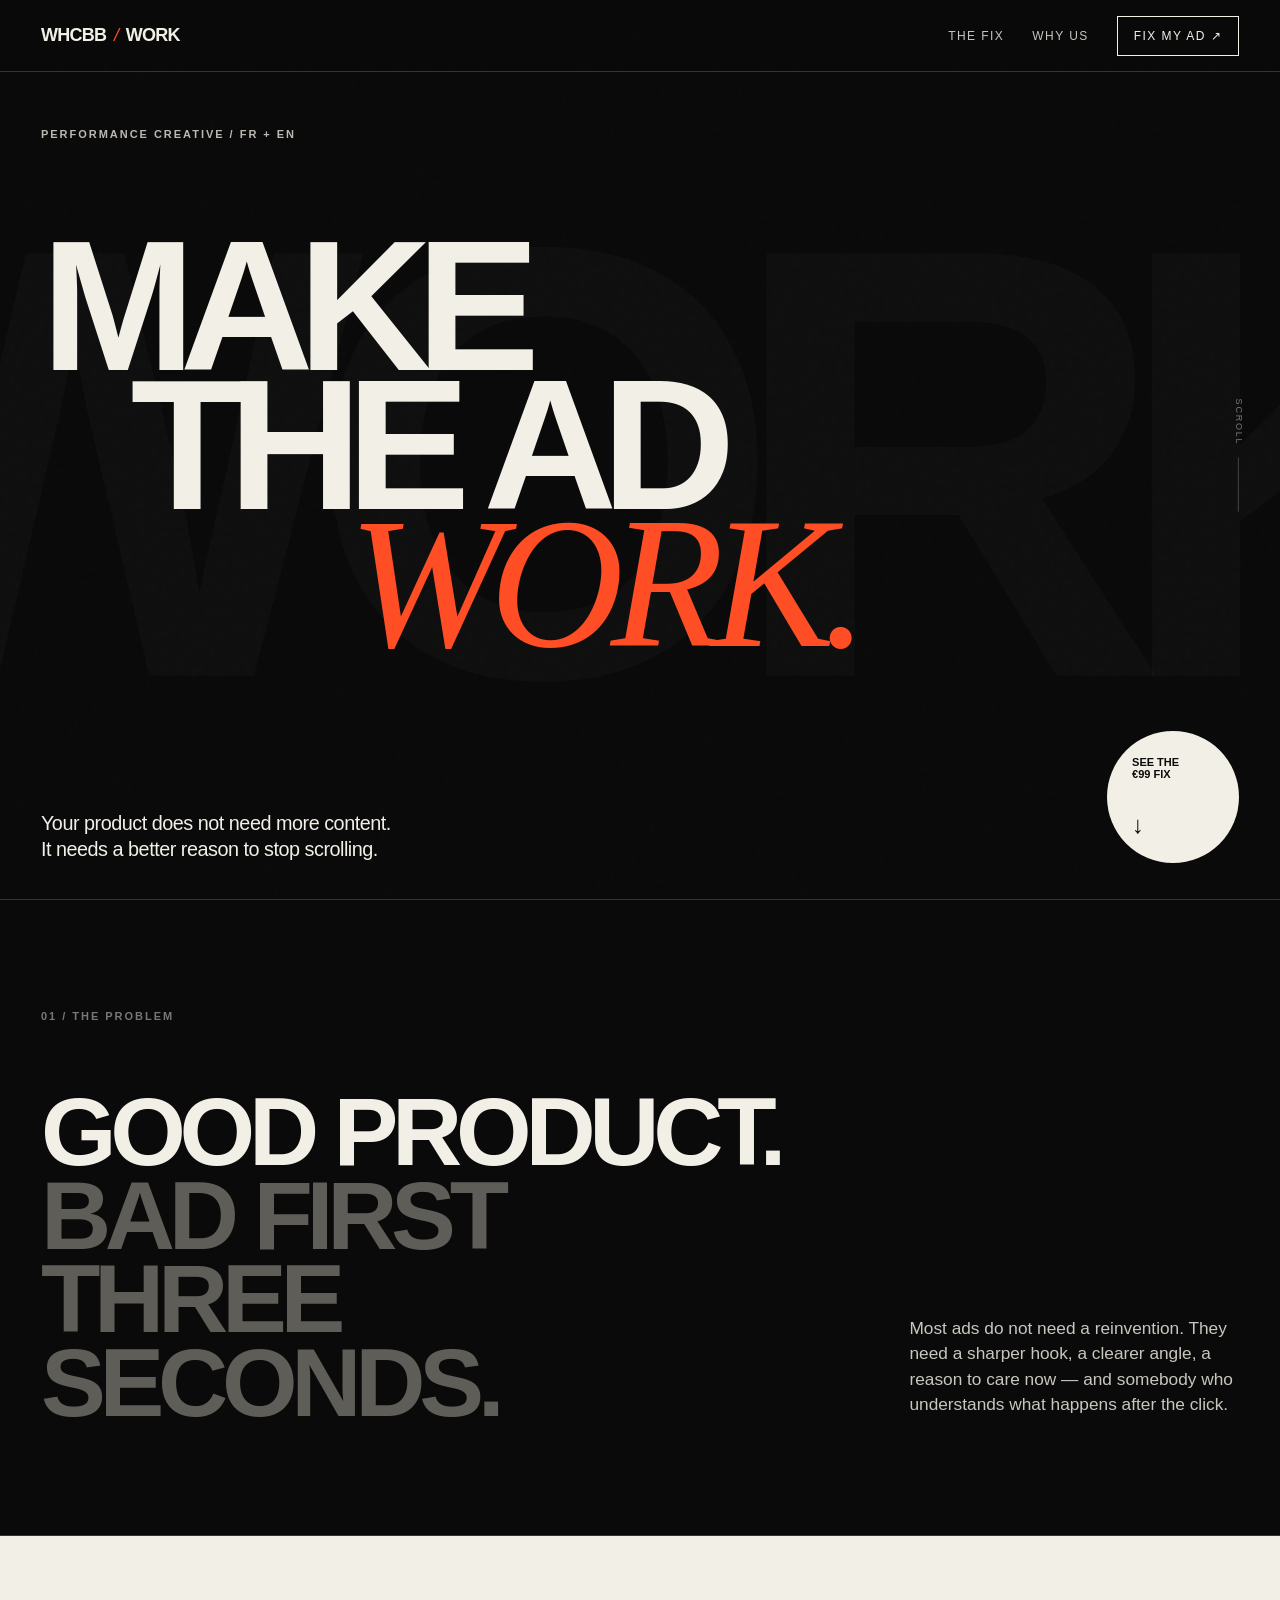
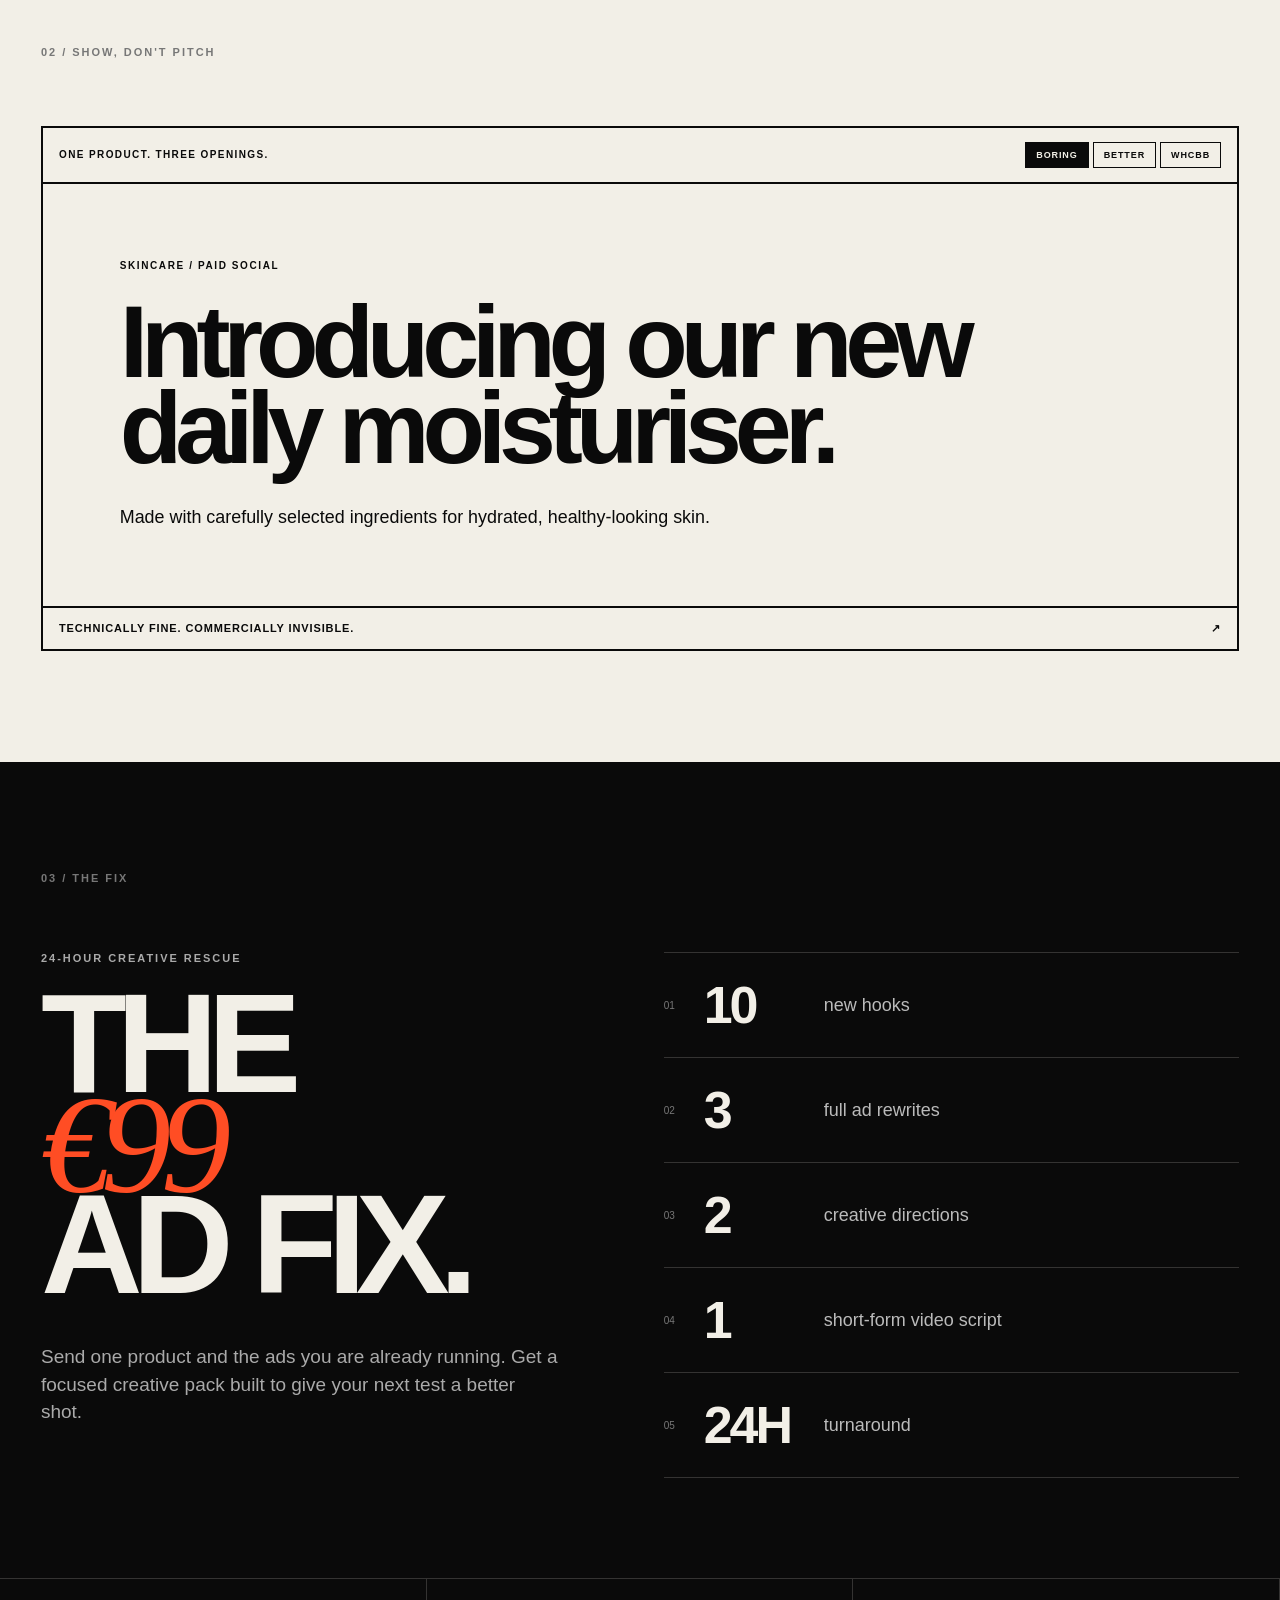
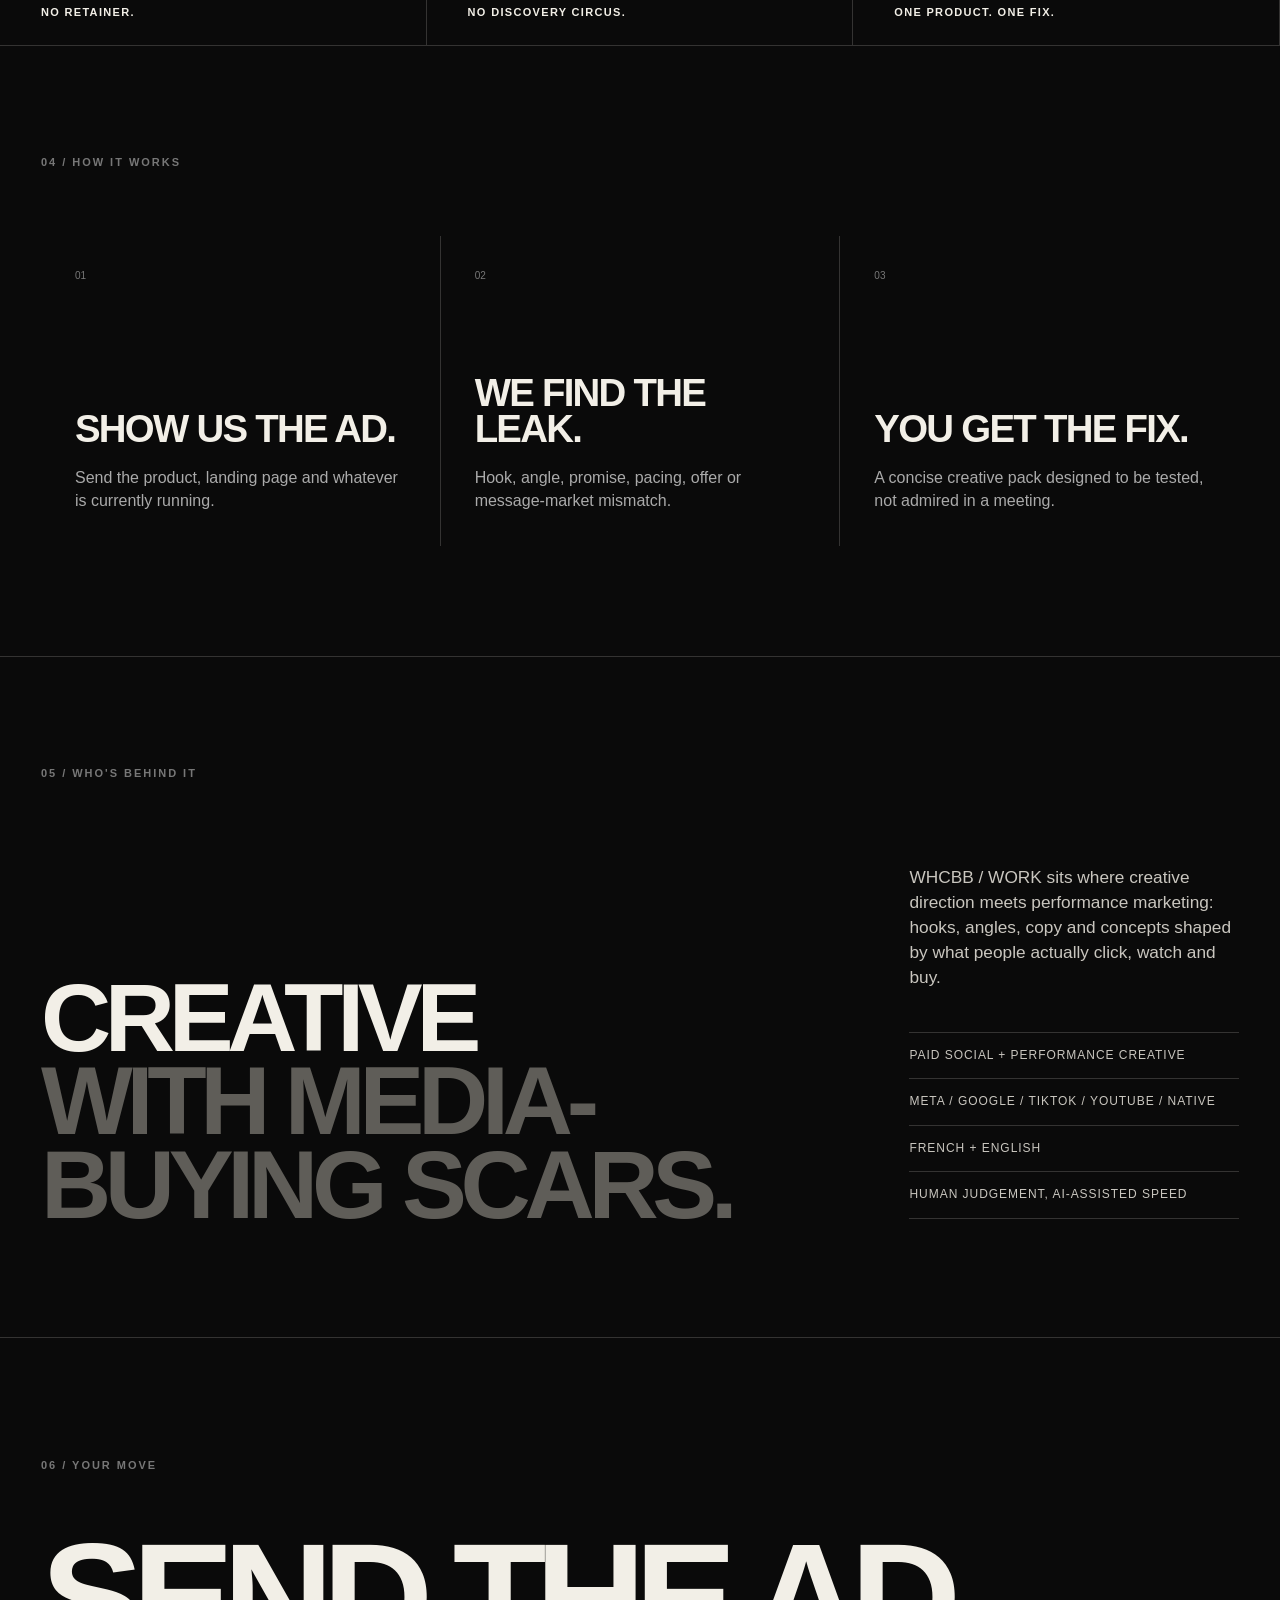
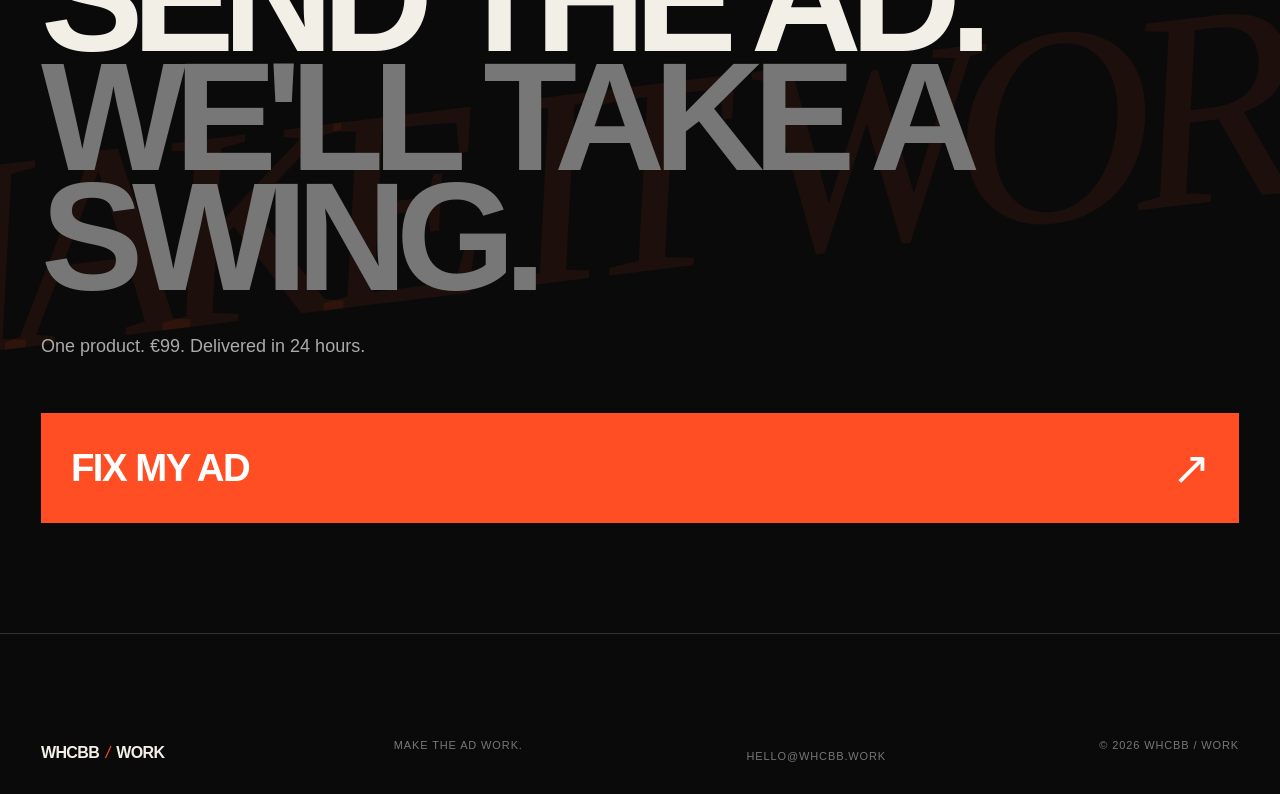
==== index.html @ 7ffb4f7c "Add files via upload" ====
<!doctype html>
<html lang="en">
<head>
  <meta charset="utf-8" />
  <meta name="viewport" content="width=device-width, initial-scale=1" />
  <meta name="theme-color" content="#0a0a0a" />
  <meta name="description" content="WHCBB / WORK — Performance creative for products worth noticing. Make the ad work." />
  <meta property="og:title" content="WHCBB / WORK — MAKE THE AD WORK" />
  <meta property="og:description" content="Hooks, copy, concepts and scripts built to earn the next second." />
  <meta property="og:type" content="website" />
  <meta property="og:url" content="https://whcbb.work/" />
  <title>WHCBB / WORK — MAKE THE AD WORK</title>
  <link rel="stylesheet" href="styles.css" />
</head>

<body>
  <div class="grain" aria-hidden="true"></div>
  <div class="progress" aria-hidden="true"><span></span></div>

  <header class="topbar">
    <a class="brand" href="#top" aria-label="WHCBB Work home">
      <span>WHCBB</span><i>/</i><span>WORK</span>
    </a>
    <nav aria-label="Primary navigation">
      <a href="#fix">The Fix</a>
      <a href="#proof">Why us</a>
      <a class="nav-cta" href="mailto:hello@whcbb.work?subject=Fix%20my%20ad">Fix my ad ↗</a>
    </nav>
  </header>

  <main id="top">
    <section class="hero">
      <div class="dolly-word" aria-hidden="true">WORK</div>

      <div class="hero-kicker reveal">PERFORMANCE CREATIVE / FR + EN</div>

      <h1 class="hero-title">
        <span class="line reveal">MAKE</span>
        <span class="line reveal">THE AD</span>
        <span class="line reveal italic">WORK.</span>
      </h1>

      <div class="hero-bottom">
        <p class="hero-copy reveal">
          Your product does not need more content.<br />
          It needs a better reason to stop scrolling.
        </p>

        <a class="round-cta reveal" href="#fix" aria-label="See the ninety-nine euro ad fix">
          <span>SEE THE<br />€99 FIX</span>
          <b>↓</b>
        </a>
      </div>

      <div class="scroll-cue" aria-hidden="true">
        <span>SCROLL</span><i></i>
      </div>
    </section>

    <section class="manifesto">
      <div class="section-label">01 / THE PROBLEM</div>
      <div class="manifesto-copy">
        <p class="big-copy reveal">
          GOOD PRODUCT.<br />
          <span class="muted">BAD FIRST THREE SECONDS.</span>
        </p>
        <p class="side-copy reveal">
          Most ads do not need a reinvention. They need a sharper hook, a clearer angle,
          a reason to care now — and somebody who understands what happens after the click.
        </p>
      </div>
    </section>

    <section class="demo" id="proof">
      <div class="section-label">02 / SHOW, DON'T PITCH</div>

      <div class="demo-shell reveal">
        <div class="demo-top">
          <span>ONE PRODUCT. THREE OPENINGS.</span>
          <div class="demo-tabs" role="tablist" aria-label="Ad rewrite demo">
            <button class="demo-tab active" data-mode="boring" role="tab" aria-selected="true">BORING</button>
            <button class="demo-tab" data-mode="better" role="tab" aria-selected="false">BETTER</button>
            <button class="demo-tab" data-mode="whcbb" role="tab" aria-selected="false">WHCBB</button>
          </div>
        </div>

        <div class="demo-stage">
          <p class="demo-eyebrow" id="demoEyebrow">SKINCARE / PAID SOCIAL</p>
          <h2 id="demoHeadline">Introducing our new daily moisturiser.</h2>
          <p id="demoBody">Made with carefully selected ingredients for hydrated, healthy-looking skin.</p>
        </div>

        <div class="demo-note">
          <span id="demoNote">Technically fine. Commercially invisible.</span>
          <span>↗</span>
        </div>
      </div>
    </section>

    <section class="offer" id="fix">
      <div class="section-label">03 / THE FIX</div>

      <div class="offer-grid">
        <div class="offer-left">
          <p class="offer-kicker reveal">24-HOUR CREATIVE RESCUE</p>
          <h2 class="reveal">
            THE<br />
            <span>€99</span><br />
            AD FIX.
          </h2>
          <p class="offer-desc reveal">
            Send one product and the ads you are already running.
            Get a focused creative pack built to give your next test a better shot.
          </p>
        </div>

        <div class="offer-right reveal">
          <div class="deliverable"><span>01</span><strong>10</strong><p>new hooks</p></div>
          <div class="deliverable"><span>02</span><strong>3</strong><p>full ad rewrites</p></div>
          <div class="deliverable"><span>03</span><strong>2</strong><p>creative directions</p></div>
          <div class="deliverable"><span>04</span><strong>1</strong><p>short-form video script</p></div>
          <div class="deliverable wide"><span>05</span><strong>24H</strong><p>turnaround</p></div>
        </div>
      </div>

      <div class="offer-strip reveal">
        <span>NO RETAINER.</span>
        <span>NO DISCOVERY CIRCUS.</span>
        <span>ONE PRODUCT. ONE FIX.</span>
      </div>
    </section>

    <section class="method">
      <div class="section-label">04 / HOW IT WORKS</div>
      <div class="steps">
        <article class="step reveal">
          <span>01</span>
          <h3>SHOW US THE AD.</h3>
          <p>Send the product, landing page and whatever is currently running.</p>
        </article>
        <article class="step reveal">
          <span>02</span>
          <h3>WE FIND THE LEAK.</h3>
          <p>Hook, angle, promise, pacing, offer or message-market mismatch.</p>
        </article>
        <article class="step reveal">
          <span>03</span>
          <h3>YOU GET THE FIX.</h3>
          <p>A concise creative pack designed to be tested, not admired in a meeting.</p>
        </article>
      </div>
    </section>

    <section class="cred">
      <div class="section-label">05 / WHO'S BEHIND IT</div>
      <div class="cred-grid">
        <p class="big-copy reveal">
          CREATIVE<br />
          <span class="muted">WITH MEDIA-BUYING SCARS.</span>
        </p>
        <div class="cred-copy reveal">
          <p>
            WHCBB / WORK sits where creative direction meets performance marketing:
            hooks, angles, copy and concepts shaped by what people actually click,
            watch and buy.
          </p>
          <ul>
            <li>Paid social + performance creative</li>
            <li>Meta / Google / TikTok / YouTube / Native</li>
            <li>French + English</li>
            <li>Human judgement, AI-assisted speed</li>
          </ul>
        </div>
      </div>
    </section>

    <section class="closing">
      <div class="closing-word" aria-hidden="true">MAKE IT WORK.</div>
      <p class="section-label">06 / YOUR MOVE</p>
      <h2 class="reveal">SEND THE AD.<br /><span>WE'LL TAKE A SWING.</span></h2>
      <p class="closing-copy reveal">
        One product. €99. Delivered in 24 hours.
      </p>
      <a class="mega-cta reveal" href="mailto:hello@whcbb.work?subject=Fix%20my%20ad&body=Product%3A%0AWebsite%3A%0AAd%20link%3A%0AWhat%20I%20want%20to%20improve%3A">
        <span>FIX MY AD</span><b>↗</b>
      </a>
    </section>
  </main>

  <footer>
    <a class="brand" href="#top"><span>WHCBB</span><i>/</i><span>WORK</span></a>
    <p>MAKE THE AD WORK.</p>
    <a href="mailto:hello@whcbb.work">hello@whcbb.work</a>
    <p class="copyright">© <span id="year"></span> WHCBB / WORK</p>
  </footer>

  <script src="script.js"></script>
</body>
</html>
---- styles.css ----
/* WHCBB / WORK — v1
   No frameworks. No tracking. No font dependency.
*/

:root{
  --bg:#0a0a0a;
  --paper:#f2efe7;
  --ink:#0a0a0a;
  --soft:#a6a39c;
  --line:rgba(242,239,231,.18);
  --acid:#ff4d24;
  --pad:clamp(20px,3.2vw,52px);
  --radius:2px;
}

*{box-sizing:border-box}
html{scroll-behavior:smooth}
body{
  margin:0;
  background:var(--bg);
  color:var(--paper);
  font-family:Arial,Helvetica,sans-serif;
  -webkit-font-smoothing:antialiased;
  overflow-x:hidden;
}
a{color:inherit;text-decoration:none}
button{font:inherit}
::selection{background:var(--acid);color:#fff}

.grain{
  position:fixed; inset:0; z-index:999; pointer-events:none; opacity:.08;
  background-image:url("data:image/svg+xml,%3Csvg viewBox='0 0 180 180' xmlns='http://www.w3.org/2000/svg'%3E%3Cfilter id='n'%3E%3CfeTurbulence type='fractalNoise' baseFrequency='.85' numOctaves='3' stitchTiles='stitch'/%3E%3C/filter%3E%3Crect width='100%25' height='100%25' filter='url(%23n)' opacity='.7'/%3E%3C/svg%3E");
  mix-blend-mode:soft-light;
}
.progress{
  position:fixed; left:0; top:0; width:100%; height:3px; z-index:1001; background:transparent;
}
.progress span{
  display:block; height:100%; width:0; background:var(--acid); transform-origin:left;
}

.topbar{
  position:fixed; top:0; left:0; right:0; z-index:100;
  height:72px; padding:0 var(--pad);
  display:flex; align-items:center; justify-content:space-between;
  border-bottom:1px solid var(--line);
  background:rgba(10,10,10,.72);
  backdrop-filter:blur(12px);
}
.brand{
  display:flex; align-items:baseline; gap:.42em;
  font-weight:900; letter-spacing:-.04em; font-size:18px;
}
.brand i{font-weight:400;color:var(--acid)}
.topbar nav{display:flex;align-items:center;gap:28px;font-size:12px;text-transform:uppercase;letter-spacing:.12em}
.topbar nav>a:not(.nav-cta){color:#c7c4bd}
.topbar nav>a:hover{color:white}
.nav-cta{
  border:1px solid var(--paper); padding:12px 16px;
  transition:.2s ease;
}
.nav-cta:hover{background:var(--paper);color:var(--ink)}

.hero{
  min-height:100svh;
  padding:128px var(--pad) 36px;
  position:relative;
  display:flex; flex-direction:column; justify-content:space-between;
  overflow:hidden;
  border-bottom:1px solid var(--line);
}
.dolly-word{
  position:absolute; left:50%; top:50%;
  font-weight:900; font-size:clamp(240px,48vw,840px);
  letter-spacing:-.095em; line-height:.7;
  color:rgba(242,239,231,.025);
  transform:translate(-50%,-47%) scale(var(--dolly-scale,1));
  white-space:nowrap; will-change:transform;
}
.hero-kicker,.section-label,.offer-kicker{
  font-size:11px; letter-spacing:.18em; text-transform:uppercase; font-weight:700;
}
.hero-kicker{position:relative;z-index:2;color:#bbb8b0}
.hero-title{
  position:relative;z-index:2;
  margin:5vh 0 3vh;
  font-size:clamp(74px,14.5vw,235px);
  line-height:.75; letter-spacing:-.085em; font-weight:900;
  text-transform:uppercase;
}
.hero-title .line{display:block}
.hero-title .line:nth-child(2){padding-left:7vw}
.hero-title .italic{
  font-family:Georgia,"Times New Roman",serif;
  font-weight:400;font-style:italic; letter-spacing:-.07em;
  color:var(--acid); padding-left:24vw;
}
.hero-bottom{
  position:relative;z-index:2;
  display:flex;justify-content:space-between;align-items:flex-end;
}
.hero-copy{margin:0;font-size:clamp(17px,1.55vw,25px);line-height:1.3;letter-spacing:-.025em}
.round-cta{
  width:132px;height:132px;border-radius:50%;
  background:var(--paper);color:var(--ink);
  display:flex;flex-direction:column;justify-content:space-between;
  padding:25px; font-size:11px; font-weight:900; line-height:1.1;
  transition:transform .3s ease,background .3s ease,color .3s ease;
}
.round-cta b{font-size:24px;font-weight:400}
.round-cta:hover{transform:rotate(5deg) scale(1.06);background:var(--acid);color:white}
.scroll-cue{
  position:absolute; right:var(--pad); top:50%; transform:rotate(90deg) translateX(50%);
  transform-origin:right center; font-size:9px;letter-spacing:.2em;color:#777;
  display:flex;gap:12px;align-items:center;
}
.scroll-cue i{display:block;width:54px;height:1px;background:#444}

section:not(.hero){padding:110px var(--pad);border-bottom:1px solid var(--line)}
.section-label{color:#777;margin-bottom:68px}

.manifesto-copy,.cred-grid{
  display:grid;grid-template-columns:1.6fr .7fr;gap:9vw;align-items:end;
}
.big-copy{
  margin:0;font-size:clamp(47px,7.6vw,125px);
  line-height:.86;letter-spacing:-.065em;font-weight:900;
}
.muted{color:#5f5d58}
.side-copy,.cred-copy{
  font-size:clamp(17px,1.35vw,22px);line-height:1.45;color:#c9c6bf;margin:0 0 8px;
}

.demo{background:var(--paper);color:var(--ink)}
.demo .section-label{color:#777}
.demo-shell{border:2px solid var(--ink)}
.demo-top{
  display:flex;justify-content:space-between;align-items:center;
  padding:14px 16px;border-bottom:2px solid var(--ink);
  font-size:10px;font-weight:900;letter-spacing:.14em;
}
.demo-tabs{display:flex;gap:4px}
.demo-tab{
  appearance:none;background:transparent;color:var(--ink);
  border:1px solid var(--ink);padding:7px 10px;cursor:pointer;
  font-size:9px;font-weight:900;letter-spacing:.1em;
}
.demo-tab.active,.demo-tab:hover{background:var(--ink);color:var(--paper)}
.demo-stage{
  min-height:420px;padding:clamp(35px,6vw,90px);
  display:flex;flex-direction:column;justify-content:center;
}
.demo-eyebrow{font-size:10px;letter-spacing:.16em;font-weight:900;margin:0 0 28px}
.demo-stage h2{
  max-width:1050px;margin:0;
  font-size:clamp(50px,8vw,126px);line-height:.84;letter-spacing:-.07em;
}
.demo-stage>p:last-child{
  max-width:680px;margin:34px 0 0;
  font-size:clamp(17px,1.4vw,23px);line-height:1.35;
}
.demo-note{
  border-top:2px solid var(--ink);padding:14px 16px;
  display:flex;justify-content:space-between;
  font-size:11px;font-weight:700;text-transform:uppercase;letter-spacing:.08em;
}

.offer{padding-bottom:0!important}
.offer-grid{display:grid;grid-template-columns:.95fr 1.05fr;gap:8vw}
.offer-kicker{color:#aaa;margin:0 0 30px}
.offer-left h2{
  margin:0;font-size:clamp(75px,11vw,175px);line-height:.71;
  letter-spacing:-.075em;font-weight:900;
}
.offer-left h2 span{font-family:Georgia,serif;font-weight:400;font-style:italic;color:var(--acid)}
.offer-desc{max-width:540px;font-size:19px;line-height:1.45;color:#aaa;margin:48px 0 0}
.offer-right{border-top:1px solid var(--line)}
.deliverable{
  display:grid;grid-template-columns:40px 120px 1fr;align-items:center;
  min-height:105px;border-bottom:1px solid var(--line);
}
.deliverable>span{font-size:10px;color:#777}
.deliverable strong{font-size:52px;letter-spacing:-.06em}
.deliverable p{font-size:18px;margin:0;color:#bbb}
.offer-strip{
  margin-top:100px;margin-left:calc(-1 * var(--pad));margin-right:calc(-1 * var(--pad));
  border-top:1px solid var(--line);
  display:grid;grid-template-columns:repeat(3,1fr);
}
.offer-strip span{
  padding:27px var(--pad);font-size:11px;font-weight:900;letter-spacing:.12em;
  border-right:1px solid var(--line);
}

.steps{display:grid;grid-template-columns:repeat(3,1fr);gap:1px;background:var(--line)}
.step{background:var(--bg);padding:34px;min-height:310px;display:flex;flex-direction:column}
.step>span{font-size:10px;color:#777}
.step h3{font-size:clamp(28px,3vw,47px);line-height:.92;letter-spacing:-.045em;margin:auto 0 20px}
.step p{color:#aaa;line-height:1.45;margin:0;max-width:330px}

.cred-copy ul{list-style:none;padding:0;margin:42px 0 0;border-top:1px solid var(--line)}
.cred-copy li{padding:14px 0;border-bottom:1px solid var(--line);font-size:12px;text-transform:uppercase;letter-spacing:.08em}

.closing{
  position:relative;overflow:hidden;min-height:80vh;
  display:flex;flex-direction:column;justify-content:center;
}
.closing .section-label{position:relative;z-index:2}
.closing-word{
  position:absolute;left:50%;top:49%;transform:translate(-50%,-50%) rotate(-7deg);
  font-family:Georgia,serif;font-style:italic;
  white-space:nowrap;color:rgba(255,77,36,.08);
  font-size:clamp(120px,22vw,360px);letter-spacing:-.09em;
}
.closing h2{
  position:relative;z-index:2;
  margin:0;font-size:clamp(70px,12vw,190px);line-height:.78;letter-spacing:-.075em;
}
.closing h2 span{color:#777}
.closing-copy{position:relative;z-index:2;color:#aaa;font-size:18px;margin:38px 0}
.mega-cta{
  position:relative;z-index:2;
  display:flex;justify-content:space-between;align-items:center;
  background:var(--acid);color:white;
  padding:28px 30px;margin-top:18px;
  font-weight:900;font-size:clamp(24px,3vw,50px);letter-spacing:-.04em;
  transition:background .2s ease,color .2s ease,transform .2s ease;
}
.mega-cta b{font-size:1.2em;font-weight:400}
.mega-cta:hover{background:var(--paper);color:var(--ink);transform:translateY(-3px)}

footer{
  min-height:160px;padding:32px var(--pad);
  display:grid;grid-template-columns:1fr 1fr 1fr auto;gap:28px;align-items:end;
  color:#777;font-size:11px;text-transform:uppercase;letter-spacing:.08em;
}
footer a:hover{color:var(--paper)}
footer .brand{color:var(--paper);font-size:16px}
.copyright{text-align:right}

.reveal{
  opacity:0; transform:translateY(24px);
  transition:opacity .8s cubic-bezier(.2,.7,.2,1),transform .8s cubic-bezier(.2,.7,.2,1);
}
.reveal.is-visible{opacity:1;transform:none}

@media (max-width:800px){
  .topbar{height:62px}
  .topbar nav>a:not(.nav-cta){display:none}
  .nav-cta{padding:10px 12px}
  .hero{padding-top:104px}
  .hero-title{font-size:clamp(70px,21vw,150px);line-height:.78}
  .hero-title .line:nth-child(2){padding-left:0}
  .hero-title .italic{padding-left:14vw}
  .hero-bottom{align-items:flex-start;gap:28px;flex-direction:column}
  .round-cta{width:112px;height:112px}
  .scroll-cue{display:none}
  section:not(.hero){padding-top:80px;padding-bottom:80px}
  .section-label{margin-bottom:45px}
  .manifesto-copy,.cred-grid,.offer-grid{grid-template-columns:1fr;gap:54px}
  .demo-top{align-items:flex-start;gap:16px;flex-direction:column}
  .demo-stage{min-height:380px}
  .demo-stage h2{font-size:clamp(45px,13vw,90px)}
  .deliverable{grid-template-columns:35px 90px 1fr}
  .deliverable strong{font-size:42px}
  .offer-strip{grid-template-columns:1fr}
  .offer-strip span{border-right:none;border-bottom:1px solid var(--line)}
  .steps{grid-template-columns:1fr}
  .step{min-height:240px}
  footer{grid-template-columns:1fr 1fr}
  .copyright{text-align:left}
}

@media (prefers-reduced-motion:reduce){
  html{scroll-behavior:auto}
  .reveal{opacity:1;transform:none;transition:none}
  .dolly-word{transform:translate(-50%,-47%)}
}
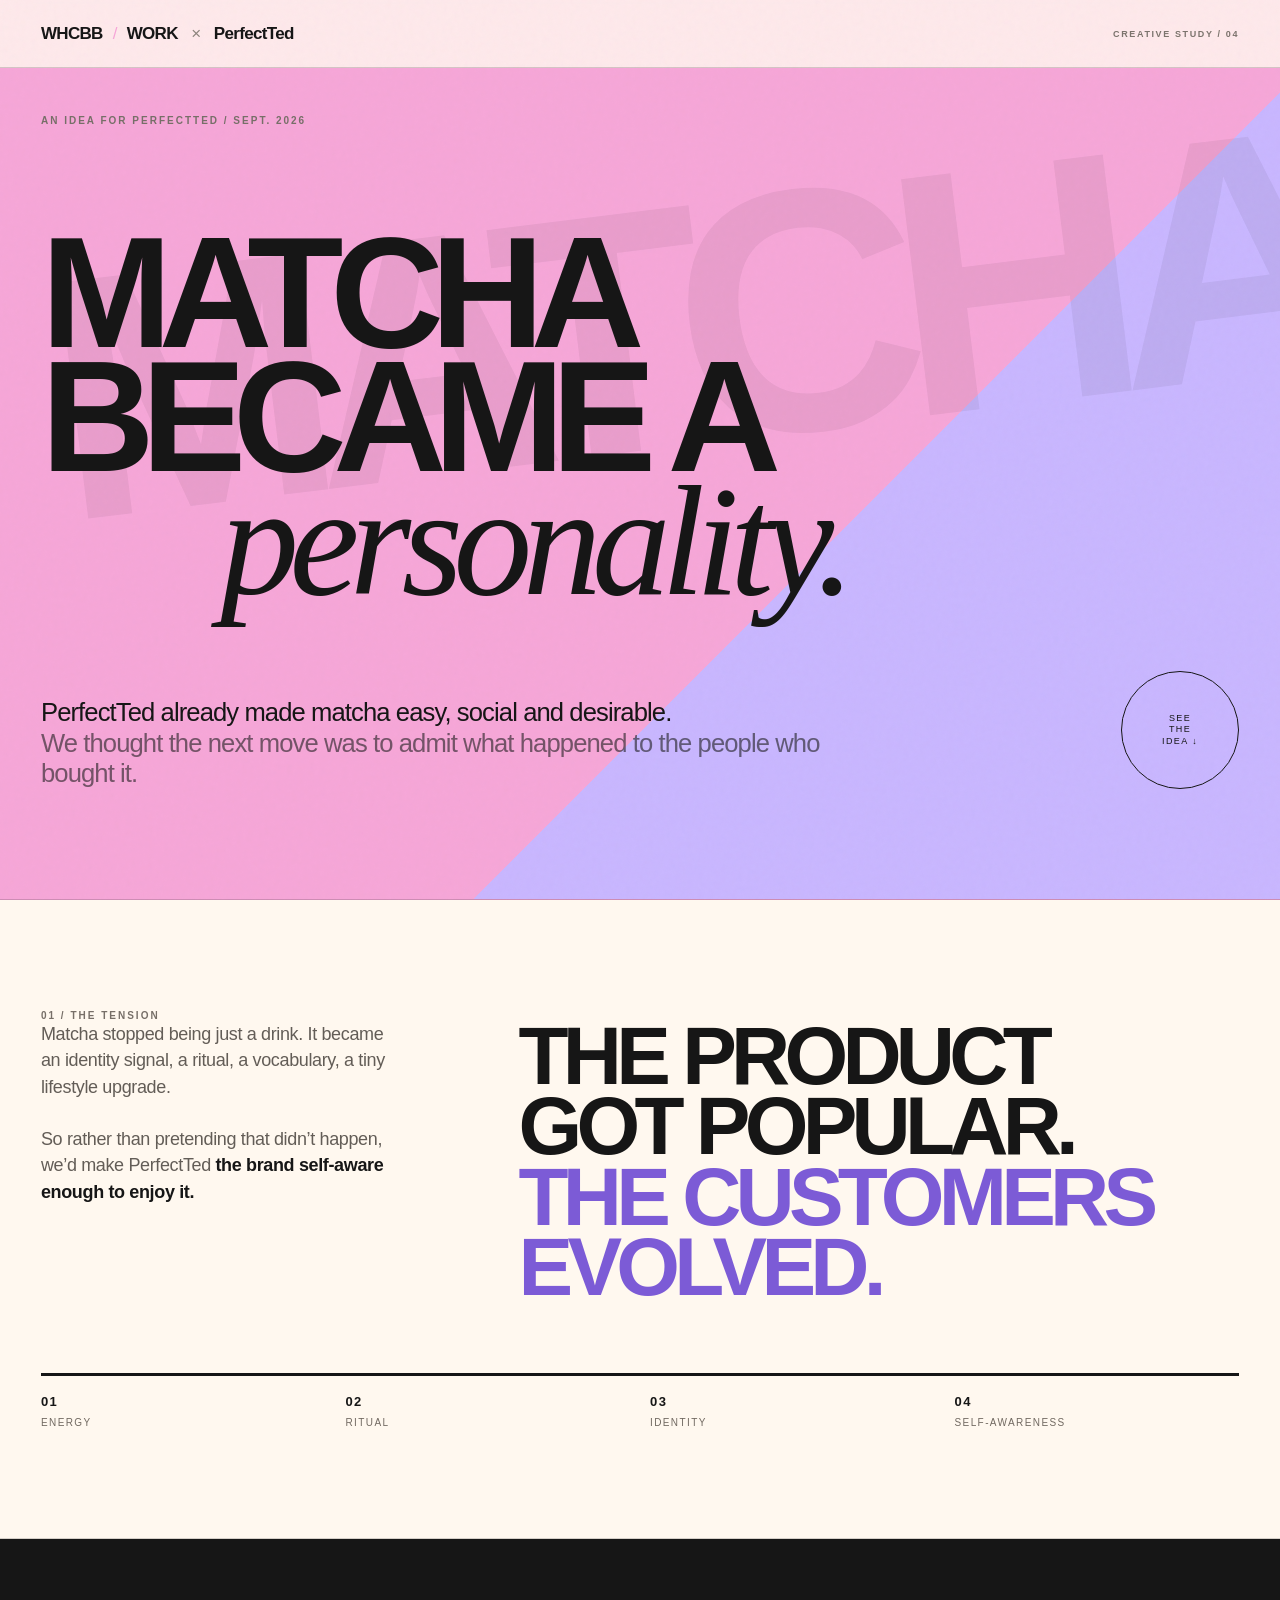
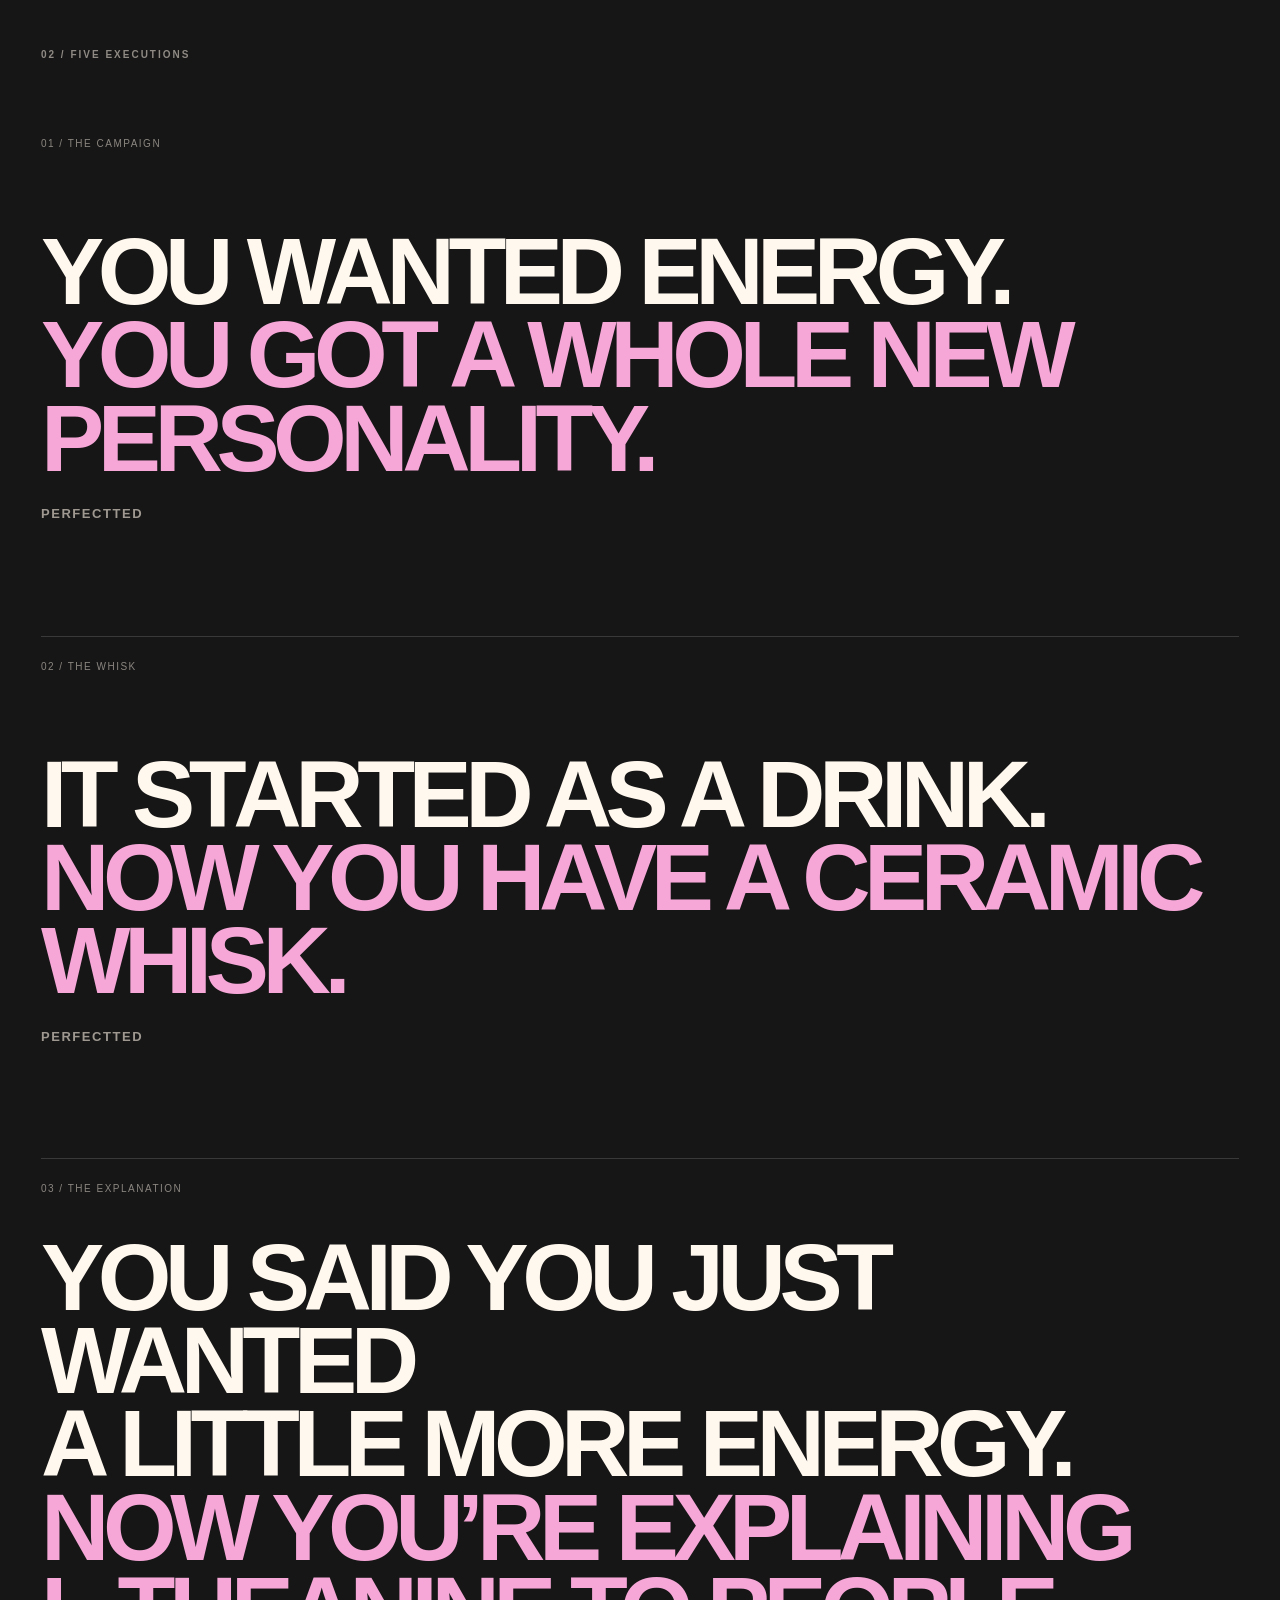
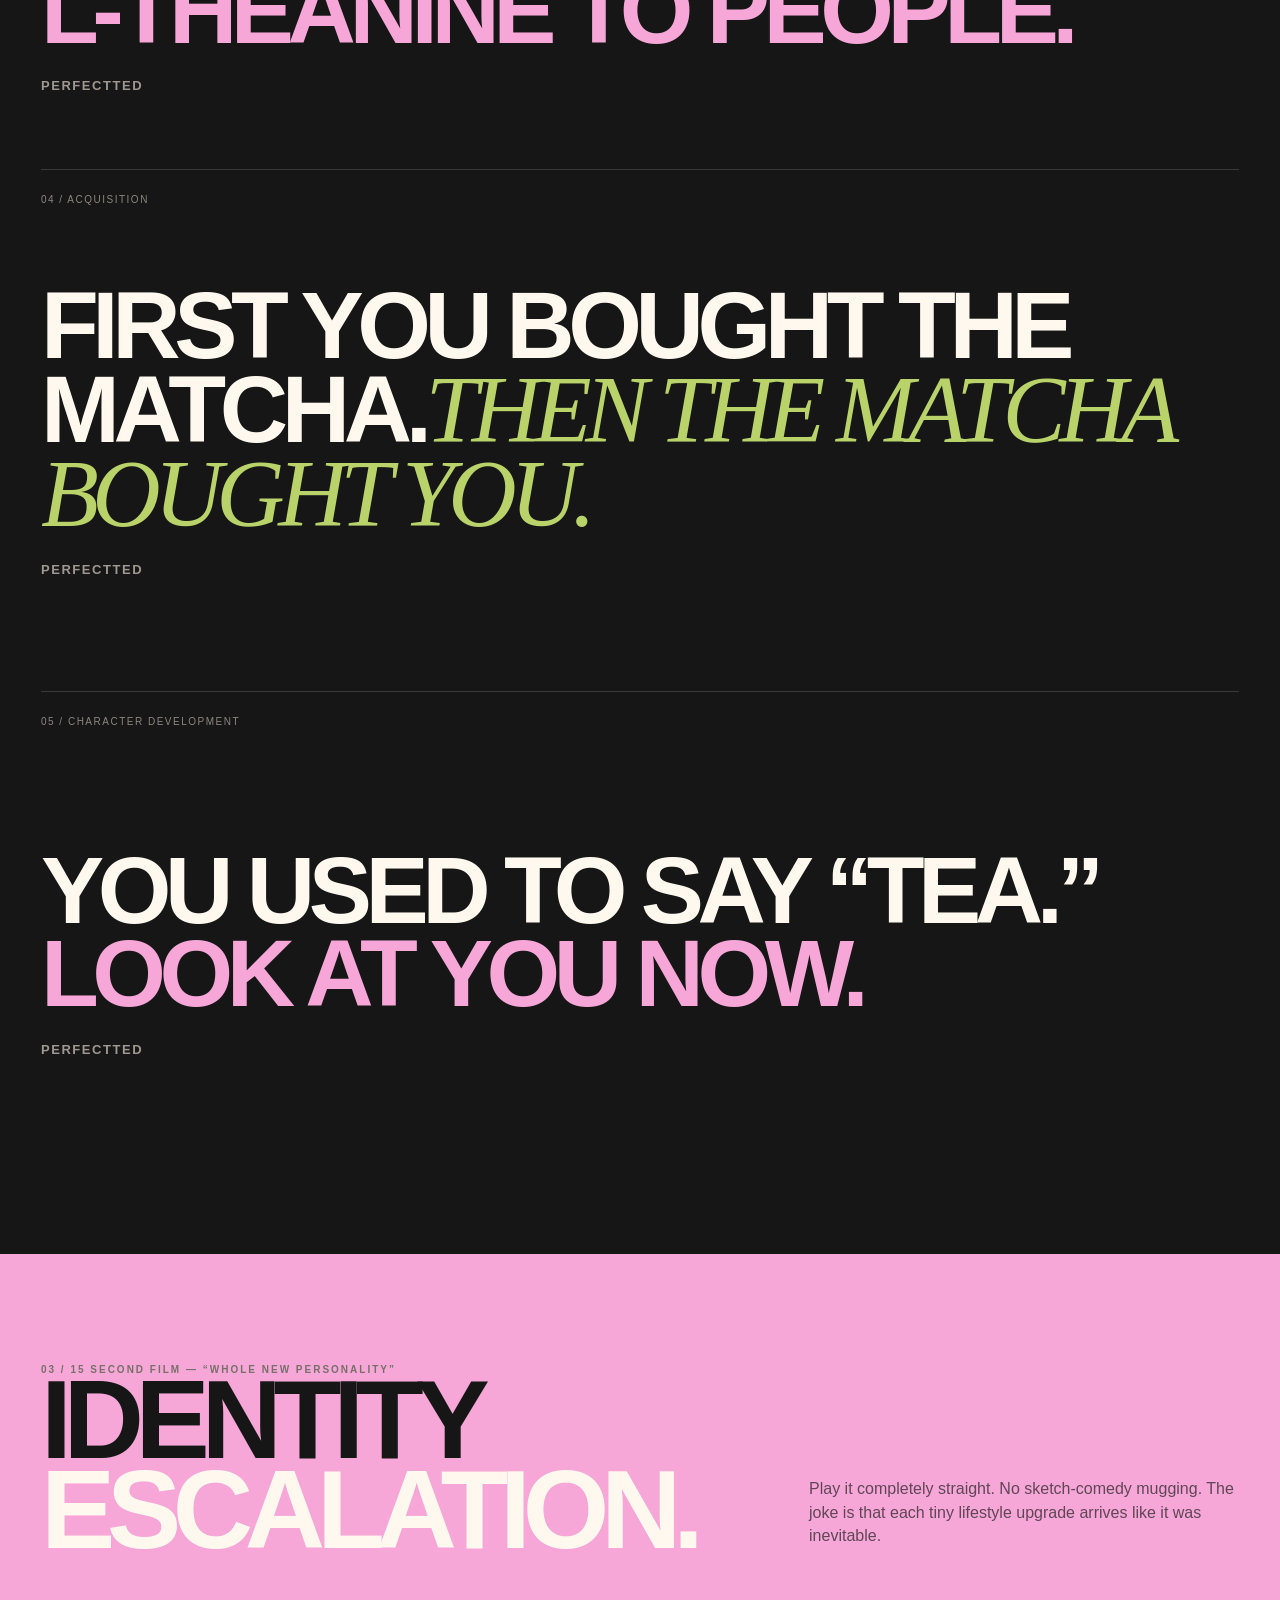
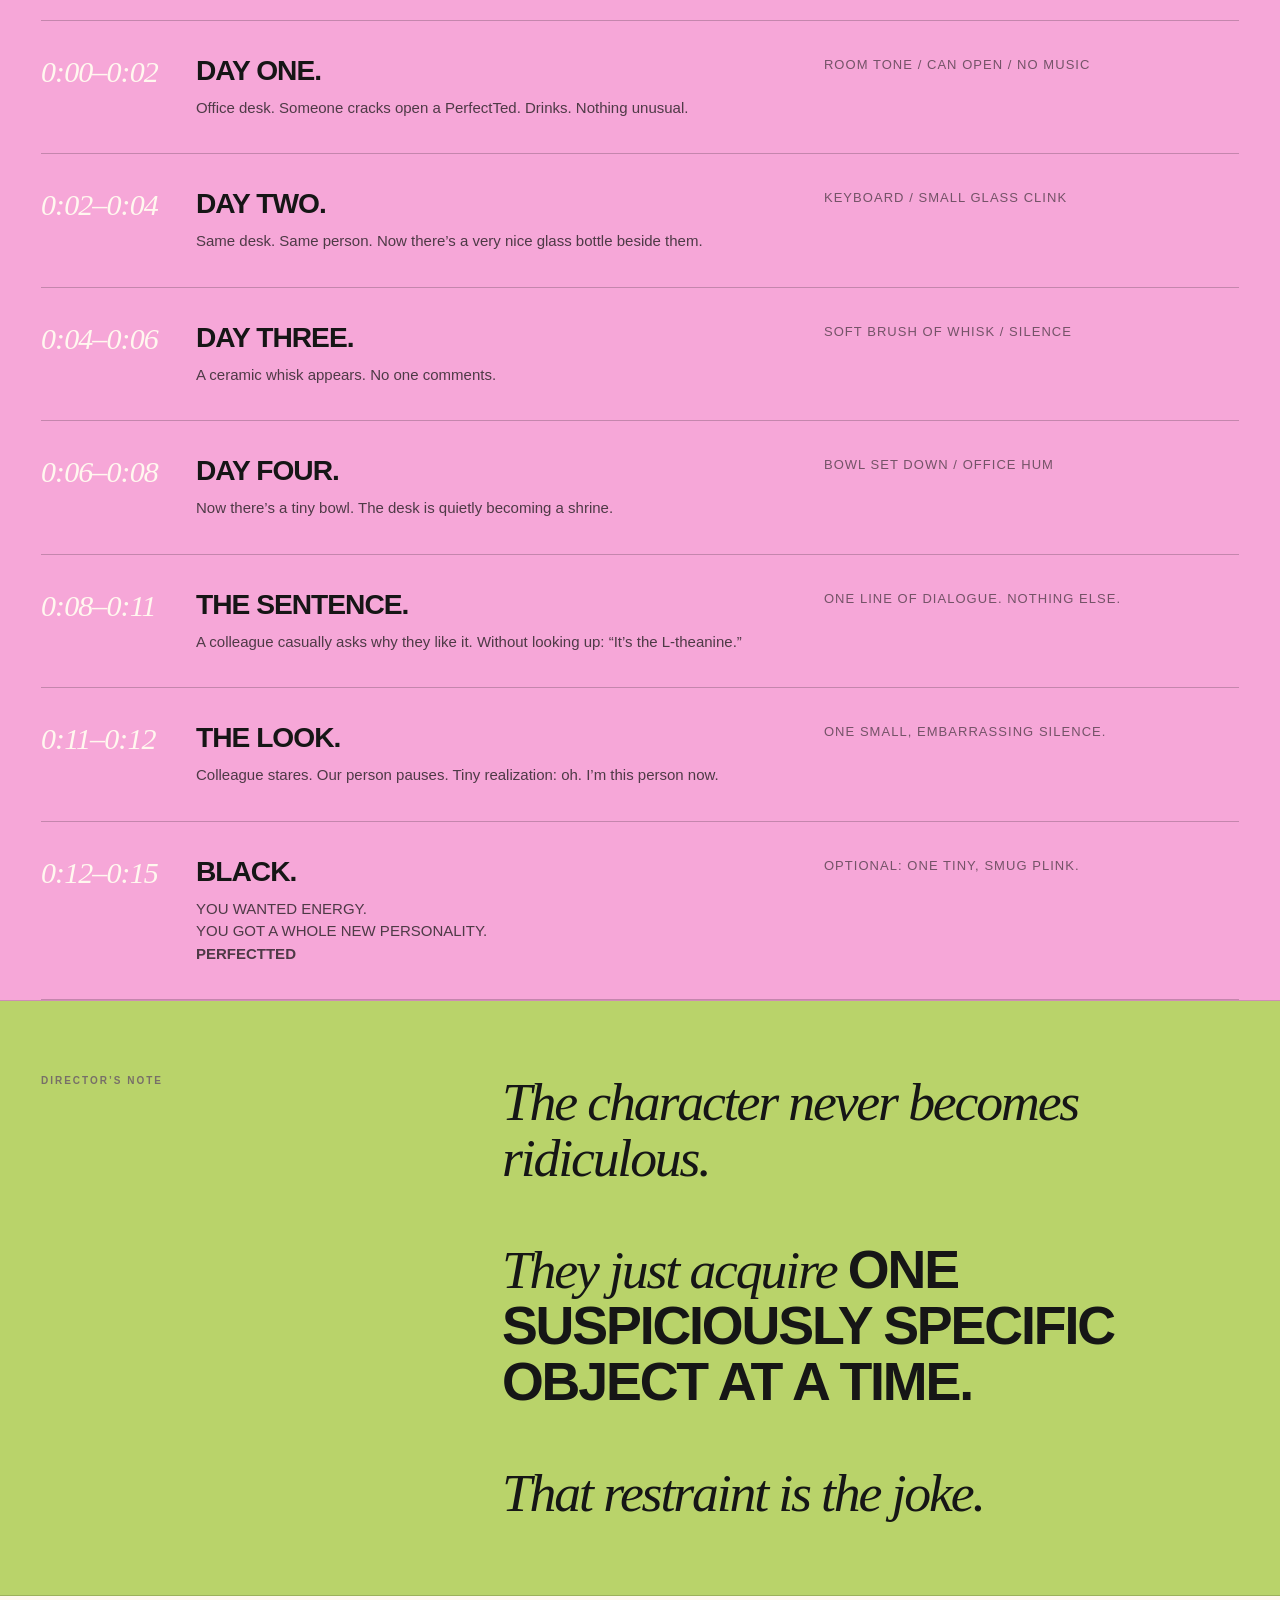
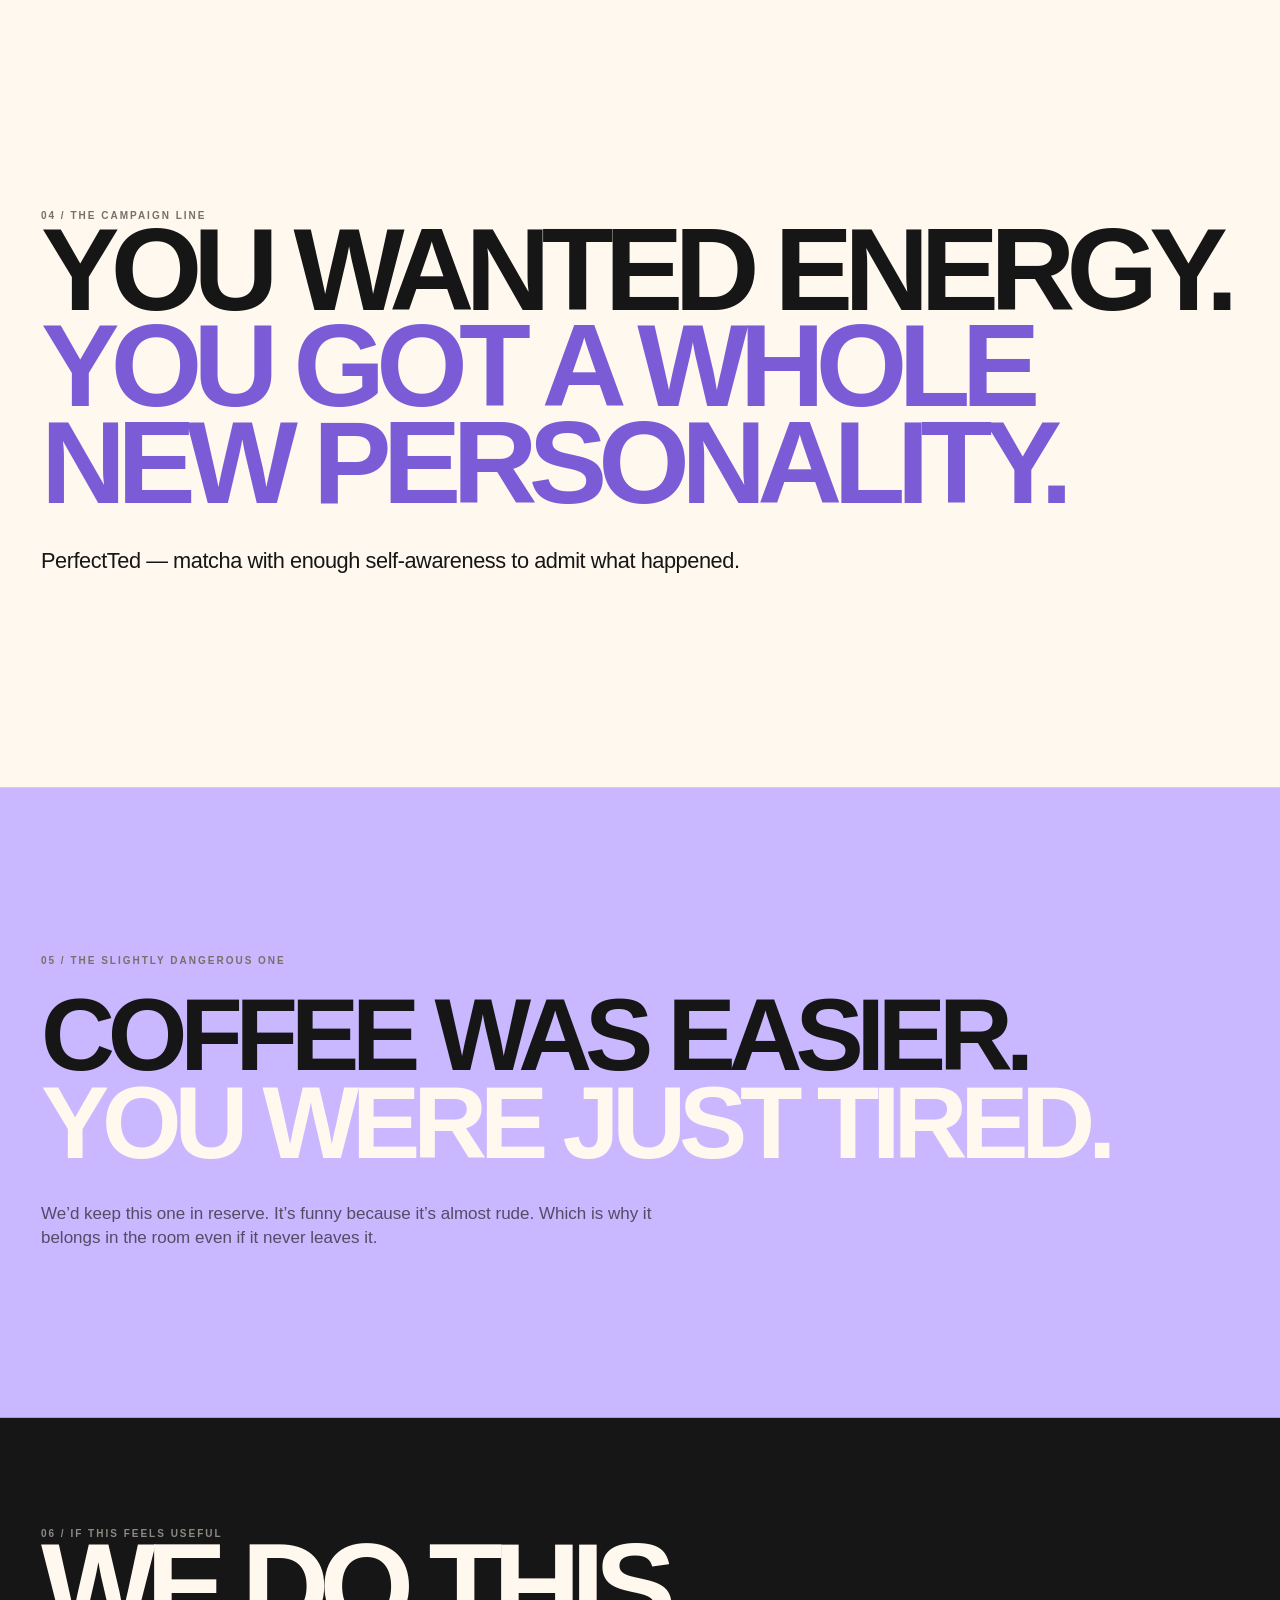
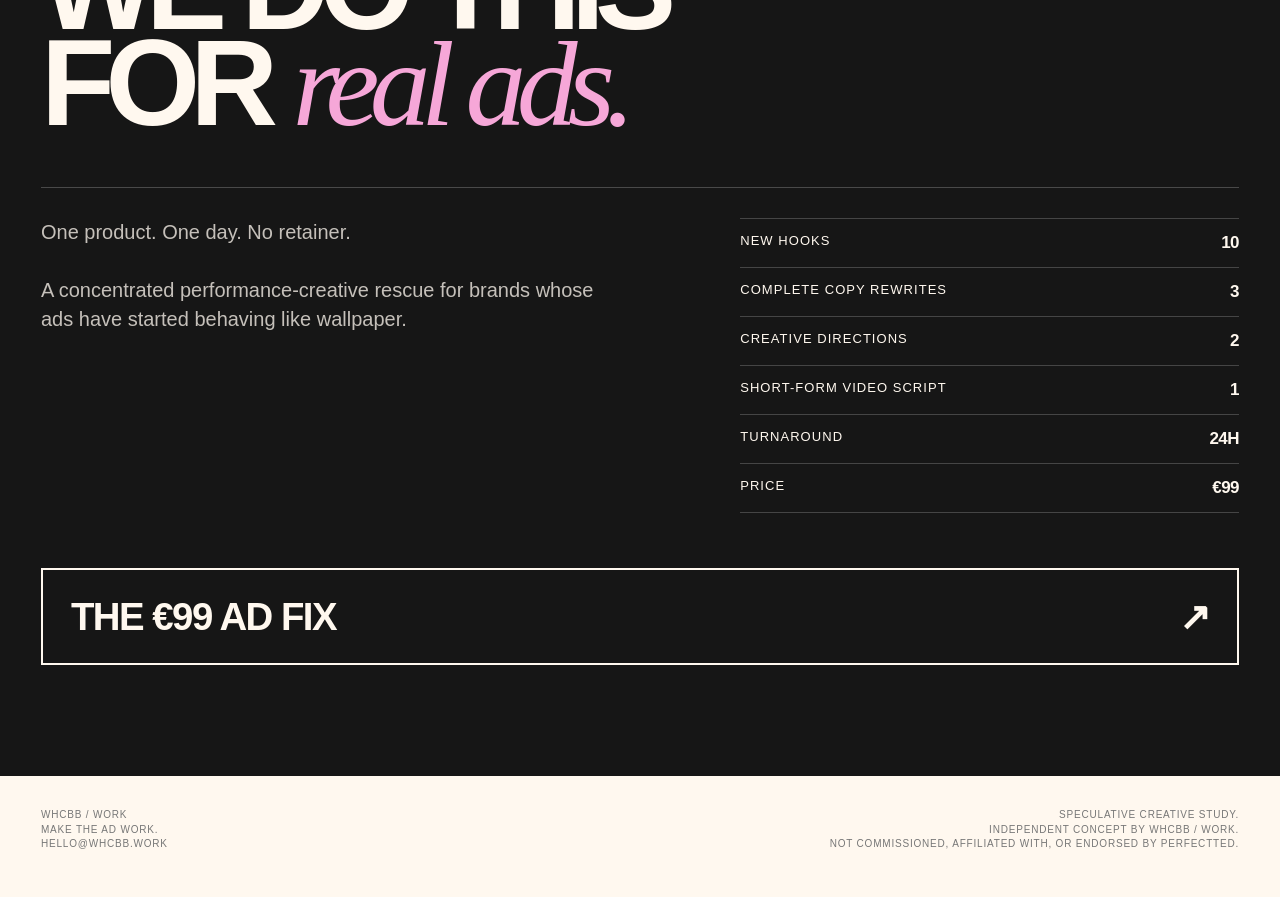
==== commit d6b35f04: "Add files via upload" ====
--- a/index.html
+++ b/index.html
@@ -1,199 +1,58 @@
 <!doctype html>
 <html lang="en">
 <head>
-  <meta charset="utf-8" />
-  <meta name="viewport" content="width=device-width, initial-scale=1" />
-  <meta name="theme-color" content="#0a0a0a" />
-  <meta name="description" content="WHCBB / WORK — Performance creative for products worth noticing. Make the ad work." />
-  <meta property="og:title" content="WHCBB / WORK — MAKE THE AD WORK" />
-  <meta property="og:description" content="Hooks, copy, concepts and scripts built to earn the next second." />
-  <meta property="og:type" content="website" />
-  <meta property="og:url" content="https://whcbb.work/" />
-  <title>WHCBB / WORK — MAKE THE AD WORK</title>
-  <link rel="stylesheet" href="styles.css" />
+<meta charset="utf-8">
+<meta name="viewport" content="width=device-width,initial-scale=1">
+<meta name="robots" content="noindex,nofollow,noarchive">
+<meta name="theme-color" content="#f6a7d8">
+<meta name="description" content="WHCBB / WORK × PerfectTed — speculative creative study.">
+<title>WHCBB / WORK × PerfectTed — MATCHA BECAME A PERSONALITY</title>
+<style>
+:root{--pink:#f6a7d8;--cream:#fff8ef;--ink:#161616;--matcha:#b9d36a;--lilac:#c9b7ff;--line:rgba(22,22,22,.18);--pad:clamp(20px,3.2vw,54px)}
+*{box-sizing:border-box}html{scroll-behavior:smooth}body{margin:0;background:var(--cream);color:var(--ink);font-family:Arial,Helvetica,sans-serif;-webkit-font-smoothing:antialiased;overflow-x:hidden}a{color:inherit;text-decoration:none}::selection{background:var(--ink);color:var(--pink)}
+.grain{position:fixed;inset:0;pointer-events:none;z-index:1000;opacity:.05;mix-blend-mode:multiply;background-image:url("data:image/svg+xml,%3Csvg viewBox='0 0 180 180' xmlns='http://www.w3.org/2000/svg'%3E%3Cfilter id='n'%3E%3CfeTurbulence type='fractalNoise' baseFrequency='.9' numOctaves='3' stitchTiles='stitchTiles'/%3E%3C/filter%3E%3Crect width='100%25' height='100%25' filter='url(%23n)' opacity='.7'/%3E%3C/svg%3E")}.progress{position:fixed;top:0;left:0;height:3px;width:100%;z-index:1002}.progress span{display:block;height:100%;width:0;background:var(--ink)}
+.topbar{position:fixed;z-index:100;top:0;left:0;right:0;height:68px;padding:0 var(--pad);display:flex;align-items:center;justify-content:space-between;background:rgba(255,248,239,.82);backdrop-filter:blur(14px);border-bottom:1px solid var(--line)}.brand{font-weight:900;letter-spacing:-.04em;font-size:17px}.brand i{font-style:normal;color:var(--pink);font-weight:400;margin:0 .35em}.brand em{font-style:normal;color:#8c847c;font-weight:400;margin:0 .55em}.status{font-size:9px;letter-spacing:.18em;text-transform:uppercase;color:#7c746d;font-weight:800}
+section{position:relative;border-bottom:1px solid var(--line);padding:110px var(--pad)}.kicker,.section-label{font-size:10px;letter-spacing:.2em;text-transform:uppercase;font-weight:800;color:#776f68}
+.hero{min-height:100svh;padding-top:115px;display:flex;flex-direction:column;justify-content:space-between;background:linear-gradient(135deg,var(--pink) 0 63%,var(--lilac) 63% 100%);overflow:hidden}.hero:before{content:"MATCHA";position:absolute;right:-4vw;top:14%;font-weight:900;font-size:clamp(140px,27vw,430px);letter-spacing:-.09em;color:rgba(22,22,22,.06);transform:rotate(-7deg);white-space:nowrap}.hero h1{margin:4vh 0 0;font-size:clamp(66px,12.3vw,196px);line-height:.79;letter-spacing:-.085em;text-transform:uppercase;font-weight:900;position:relative;z-index:2;max-width:1500px}.hero h1 span{display:block}.hero h1 .serif{font-family:Georgia,"Times New Roman",serif;font-style:italic;font-weight:400;text-transform:none;padding-left:14vw;letter-spacing:-.06em}.hero-bottom{position:relative;z-index:2;display:grid;grid-template-columns:1fr auto;gap:40px;align-items:end}.hero-copy{font-size:clamp(20px,2vw,32px);line-height:1.2;letter-spacing:-.035em;max-width:820px;margin:0}.hero-copy span{color:rgba(22,22,22,.58)}.scroll{width:118px;height:118px;border:1px solid var(--ink);border-radius:50%;display:flex;align-items:center;justify-content:center;text-align:center;font-size:9px;line-height:1.25;letter-spacing:.16em;text-transform:uppercase;transition:.25s}.scroll:hover{background:var(--ink);color:var(--cream);transform:rotate(5deg)}
+.insight{background:var(--cream)}.insight-grid{display:grid;grid-template-columns:minmax(270px,.7fr) minmax(0,1.3fr);gap:clamp(45px,7vw,120px);align-items:start}.insight p{margin:0;max-width:36ch;font-size:clamp(18px,1.35vw,24px);line-height:1.46;color:#635d57;letter-spacing:-.02em}.insight p strong{color:var(--ink)}.insight h2{margin:0;font-size:clamp(52px,6.4vw,116px);line-height:.86;letter-spacing:-.07em;text-transform:uppercase}.insight h2 span{display:block;color:#7c5bd6}.route{margin-top:70px;border-top:3px solid var(--ink);padding-top:18px;display:grid;grid-template-columns:repeat(4,1fr);gap:20px}.route div{font-size:10px;letter-spacing:.14em;text-transform:uppercase;color:#716961}.route strong{display:block;color:var(--ink);font-size:13px;margin-bottom:8px}
+.hooks{background:var(--ink);color:var(--cream);padding-bottom:40px}.hooks .section-label{margin-bottom:54px;color:#8f8a84}.hook{min-height:58vh;display:flex;align-items:center;border-top:1px solid rgba(255,255,255,.15);padding:6vw 0;position:relative}.hook:first-of-type{border-top:0}.hook-num{position:absolute;top:24px;left:0;color:#8b8680;font-size:10px;letter-spacing:.15em;text-transform:uppercase}.hook h3{margin:0;font-size:clamp(48px,7.4vw,122px);line-height:.88;letter-spacing:-.068em;text-transform:uppercase;max-width:1320px}.hook .payoff{display:block;color:var(--pink)}.hook .tiny{display:block;margin-top:28px;color:#9e9891;font-size:13px;letter-spacing:.12em;text-transform:uppercase}.hook .soft{font-family:Georgia,serif;font-style:italic;text-transform:none;font-weight:400;color:var(--matcha)}
+.film{background:var(--pink);padding-bottom:0}.film-head{display:flex;justify-content:space-between;gap:35px;align-items:flex-end;margin-bottom:65px}.film-head h2{margin:0;font-size:clamp(58px,8.7vw,142px);line-height:.81;letter-spacing:-.075em;text-transform:uppercase}.film-head h2 span{color:var(--cream)}.film-head p{margin:0 0 8px;max-width:430px;color:rgba(22,22,22,.67);font-size:16px;line-height:1.45}.storyboard{border-top:1px solid rgba(22,22,22,.22)}.shot{display:grid;grid-template-columns:120px 1fr .7fr;gap:35px;padding:34px 0;border-bottom:1px solid rgba(22,22,22,.22);align-items:start}.tc{font-family:Georgia,serif;font-style:italic;color:var(--cream);font-size:30px;letter-spacing:-.03em}.shot h3{margin:0 0 10px;font-size:clamp(22px,2.2vw,34px);letter-spacing:-.035em}.shot p{margin:0;color:rgba(22,22,22,.75);font-size:15px;line-height:1.5}.shot .sound{font-size:13px;color:rgba(22,22,22,.58);text-transform:uppercase;letter-spacing:.08em;line-height:1.55}
+.director{background:var(--matcha);padding:74px var(--pad);display:grid;grid-template-columns:.7fr 1.3fr;gap:5vw;align-items:start}.director blockquote{margin:0;font-family:Georgia,serif;font-style:italic;font-size:clamp(34px,4.2vw,70px);line-height:1.03;letter-spacing:-.04em}.director blockquote strong{font-family:Arial,Helvetica,sans-serif;font-style:normal;text-transform:uppercase}
+.endcard{min-height:88svh;background:var(--cream);display:flex;flex-direction:column;justify-content:center}.endcard h2{font-size:clamp(58px,9.2vw,152px);line-height:.82;letter-spacing:-.075em;margin:0;text-transform:uppercase;max-width:1380px}.endcard h2 .payoff{color:#7c5bd6}.endcard .product-line{margin-top:38px;font-size:clamp(18px,1.7vw,28px);letter-spacing:-.02em}
+.reserve{min-height:70vh;background:var(--lilac);display:flex;flex-direction:column;justify-content:center}.reserve h2{margin:25px 0 0;font-size:clamp(52px,8vw,132px);line-height:.86;letter-spacing:-.07em;text-transform:uppercase;max-width:1280px}.reserve h2 span{color:var(--cream)}.reserve p{margin:35px 0 0;max-width:650px;color:rgba(22,22,22,.66);font-size:17px;line-height:1.45}
+.cta{background:var(--ink);color:var(--cream);min-height:90svh;display:flex;flex-direction:column;justify-content:center}.cta .section-label{color:#8e8983}.cta h2{font-size:clamp(62px,9.5vw,156px);line-height:.79;letter-spacing:-.08em;text-transform:uppercase;margin:0;max-width:1450px}.cta h2 .italic{font-family:Georgia,serif;font-style:italic;font-weight:400;text-transform:none;color:var(--pink)}.offer{margin-top:55px;display:grid;grid-template-columns:1.1fr .9fr;gap:7vw;border-top:1px solid rgba(255,255,255,.22);padding-top:30px}.offer p{font-size:20px;line-height:1.45;margin:0;max-width:560px;color:#c5c0ba}.deliverables{list-style:none;padding:0;margin:0;border-top:1px solid rgba(255,255,255,.2)}.deliverables li{display:flex;justify-content:space-between;gap:20px;border-bottom:1px solid rgba(255,255,255,.2);padding:14px 0;font-size:13px;text-transform:uppercase;letter-spacing:.08em}.deliverables strong{font-size:17px;letter-spacing:-.03em}.cta-button{margin-top:55px;border:2px solid var(--cream);display:flex;align-items:center;justify-content:space-between;padding:24px 28px;font-size:clamp(23px,3vw,46px);font-weight:900;letter-spacing:-.04em;transition:.2s}.cta-button:hover{background:var(--pink);color:var(--ink);border-color:var(--pink);transform:translateY(-3px)}
+footer{padding:32px var(--pad) 45px;display:grid;grid-template-columns:1fr 1fr;gap:35px;color:#777;font-size:10px;line-height:1.45;text-transform:uppercase;letter-spacing:.08em;background:var(--cream)}footer .right{text-align:right}.reveal{opacity:0;transform:translateY(24px);transition:opacity .75s cubic-bezier(.2,.7,.2,1),transform .75s cubic-bezier(.2,.7,.2,1)}.reveal.visible{opacity:1;transform:none}
+@media(max-width:800px){.topbar{height:62px}.status{display:none}.brand{font-size:15px}section{padding:78px var(--pad)}.hero{padding-top:100px}.hero h1{font-size:clamp(58px,18.5vw,110px)}.hero h1 .serif{padding-left:5vw}.hero-bottom{grid-template-columns:1fr}.scroll{width:104px;height:104px}.insight-grid{grid-template-columns:1fr;gap:45px}.insight h2{font-size:clamp(44px,11vw,70px);letter-spacing:-.075em}.route{grid-template-columns:1fr 1fr}.hook{min-height:auto;display:block;padding:64px 0 56px}.hook-num{position:static;display:block;margin-bottom:28px}.hook h3{font-size:clamp(42px,12vw,75px)}.film-head{display:block}.film-head p{margin-top:25px}.shot{grid-template-columns:72px 1fr}.shot .sound{grid-column:2}.director{grid-template-columns:1fr;gap:30px}.offer{grid-template-columns:1fr;gap:45px}.cta h2{font-size:clamp(56px,14vw,100px)}footer{grid-template-columns:1fr}.right{text-align:left!important}}
+@media(prefers-reduced-motion:reduce){html{scroll-behavior:auto}.reveal{opacity:1!important;transform:none!important;transition:none!important}}
+</style>
 </head>
-
 <body>
-  <div class="grain" aria-hidden="true"></div>
-  <div class="progress" aria-hidden="true"><span></span></div>
-
-  <header class="topbar">
-    <a class="brand" href="#top" aria-label="WHCBB Work home">
-      <span>WHCBB</span><i>/</i><span>WORK</span>
-    </a>
-    <nav aria-label="Primary navigation">
-      <a href="#fix">The Fix</a>
-      <a href="#proof">Why us</a>
-      <a class="nav-cta" href="mailto:hello@whcbb.work?subject=Fix%20my%20ad">Fix my ad ↗</a>
-    </nav>
-  </header>
-
-  <main id="top">
-    <section class="hero">
-      <div class="dolly-word" aria-hidden="true">WORK</div>
-
-      <div class="hero-kicker reveal">PERFORMANCE CREATIVE / FR + EN</div>
-
-      <h1 class="hero-title">
-        <span class="line reveal">MAKE</span>
-        <span class="line reveal">THE AD</span>
-        <span class="line reveal italic">WORK.</span>
-      </h1>
-
-      <div class="hero-bottom">
-        <p class="hero-copy reveal">
-          Your product does not need more content.<br />
-          It needs a better reason to stop scrolling.
-        </p>
-
-        <a class="round-cta reveal" href="#fix" aria-label="See the ninety-nine euro ad fix">
-          <span>SEE THE<br />€99 FIX</span>
-          <b>↓</b>
-        </a>
-      </div>
-
-      <div class="scroll-cue" aria-hidden="true">
-        <span>SCROLL</span><i></i>
-      </div>
-    </section>
-
-    <section class="manifesto">
-      <div class="section-label">01 / THE PROBLEM</div>
-      <div class="manifesto-copy">
-        <p class="big-copy reveal">
-          GOOD PRODUCT.<br />
-          <span class="muted">BAD FIRST THREE SECONDS.</span>
-        </p>
-        <p class="side-copy reveal">
-          Most ads do not need a reinvention. They need a sharper hook, a clearer angle,
-          a reason to care now — and somebody who understands what happens after the click.
-        </p>
-      </div>
-    </section>
-
-    <section class="demo" id="proof">
-      <div class="section-label">02 / SHOW, DON'T PITCH</div>
-
-      <div class="demo-shell reveal">
-        <div class="demo-top">
-          <span>ONE PRODUCT. THREE OPENINGS.</span>
-          <div class="demo-tabs" role="tablist" aria-label="Ad rewrite demo">
-            <button class="demo-tab active" data-mode="boring" role="tab" aria-selected="true">BORING</button>
-            <button class="demo-tab" data-mode="better" role="tab" aria-selected="false">BETTER</button>
-            <button class="demo-tab" data-mode="whcbb" role="tab" aria-selected="false">WHCBB</button>
-          </div>
-        </div>
-
-        <div class="demo-stage">
-          <p class="demo-eyebrow" id="demoEyebrow">SKINCARE / PAID SOCIAL</p>
-          <h2 id="demoHeadline">Introducing our new daily moisturiser.</h2>
-          <p id="demoBody">Made with carefully selected ingredients for hydrated, healthy-looking skin.</p>
-        </div>
-
-        <div class="demo-note">
-          <span id="demoNote">Technically fine. Commercially invisible.</span>
-          <span>↗</span>
-        </div>
-      </div>
-    </section>
-
-    <section class="offer" id="fix">
-      <div class="section-label">03 / THE FIX</div>
-
-      <div class="offer-grid">
-        <div class="offer-left">
-          <p class="offer-kicker reveal">24-HOUR CREATIVE RESCUE</p>
-          <h2 class="reveal">
-            THE<br />
-            <span>€99</span><br />
-            AD FIX.
-          </h2>
-          <p class="offer-desc reveal">
-            Send one product and the ads you are already running.
-            Get a focused creative pack built to give your next test a better shot.
-          </p>
-        </div>
-
-        <div class="offer-right reveal">
-          <div class="deliverable"><span>01</span><strong>10</strong><p>new hooks</p></div>
-          <div class="deliverable"><span>02</span><strong>3</strong><p>full ad rewrites</p></div>
-          <div class="deliverable"><span>03</span><strong>2</strong><p>creative directions</p></div>
-          <div class="deliverable"><span>04</span><strong>1</strong><p>short-form video script</p></div>
-          <div class="deliverable wide"><span>05</span><strong>24H</strong><p>turnaround</p></div>
-        </div>
-      </div>
-
-      <div class="offer-strip reveal">
-        <span>NO RETAINER.</span>
-        <span>NO DISCOVERY CIRCUS.</span>
-        <span>ONE PRODUCT. ONE FIX.</span>
-      </div>
-    </section>
-
-    <section class="method">
-      <div class="section-label">04 / HOW IT WORKS</div>
-      <div class="steps">
-        <article class="step reveal">
-          <span>01</span>
-          <h3>SHOW US THE AD.</h3>
-          <p>Send the product, landing page and whatever is currently running.</p>
-        </article>
-        <article class="step reveal">
-          <span>02</span>
-          <h3>WE FIND THE LEAK.</h3>
-          <p>Hook, angle, promise, pacing, offer or message-market mismatch.</p>
-        </article>
-        <article class="step reveal">
-          <span>03</span>
-          <h3>YOU GET THE FIX.</h3>
-          <p>A concise creative pack designed to be tested, not admired in a meeting.</p>
-        </article>
-      </div>
-    </section>
-
-    <section class="cred">
-      <div class="section-label">05 / WHO'S BEHIND IT</div>
-      <div class="cred-grid">
-        <p class="big-copy reveal">
-          CREATIVE<br />
-          <span class="muted">WITH MEDIA-BUYING SCARS.</span>
-        </p>
-        <div class="cred-copy reveal">
-          <p>
-            WHCBB / WORK sits where creative direction meets performance marketing:
-            hooks, angles, copy and concepts shaped by what people actually click,
-            watch and buy.
-          </p>
-          <ul>
-            <li>Paid social + performance creative</li>
-            <li>Meta / Google / TikTok / YouTube / Native</li>
-            <li>French + English</li>
-            <li>Human judgement, AI-assisted speed</li>
-          </ul>
-        </div>
-      </div>
-    </section>
-
-    <section class="closing">
-      <div class="closing-word" aria-hidden="true">MAKE IT WORK.</div>
-      <p class="section-label">06 / YOUR MOVE</p>
-      <h2 class="reveal">SEND THE AD.<br /><span>WE'LL TAKE A SWING.</span></h2>
-      <p class="closing-copy reveal">
-        One product. €99. Delivered in 24 hours.
-      </p>
-      <a class="mega-cta reveal" href="mailto:hello@whcbb.work?subject=Fix%20my%20ad&body=Product%3A%0AWebsite%3A%0AAd%20link%3A%0AWhat%20I%20want%20to%20improve%3A">
-        <span>FIX MY AD</span><b>↗</b>
-      </a>
-    </section>
-  </main>
-
-  <footer>
-    <a class="brand" href="#top"><span>WHCBB</span><i>/</i><span>WORK</span></a>
-    <p>MAKE THE AD WORK.</p>
-    <a href="mailto:hello@whcbb.work">hello@whcbb.work</a>
-    <p class="copyright">© <span id="year"></span> WHCBB / WORK</p>
-  </footer>
-
-  <script src="script.js"></script>
-</body>
-</html>
+<div class="grain" aria-hidden="true"></div><div class="progress" aria-hidden="true"><span></span></div>
+<header class="topbar"><div class="brand">WHCBB <i>/</i> WORK <em>×</em> PerfectTed</div><div class="status">CREATIVE STUDY / 04</div></header>
+<main>
+<section class="hero" id="top"><div class="kicker reveal">AN IDEA FOR PERFECTTED / SEPT. 2026</div><h1><span class="reveal">MATCHA</span><span class="reveal">BECAME A</span><span class="serif reveal">personality.</span></h1><div class="hero-bottom"><p class="hero-copy reveal">PerfectTed already made matcha easy, social and desirable.<br><span>We thought the next move was to admit what happened to the people who bought it.</span></p><a class="scroll reveal" href="#insight">SEE<br>THE<br>IDEA ↓</a></div></section>
+<section class="insight" id="insight"><div class="section-label reveal">01 / THE TENSION</div><div class="insight-grid"><p class="reveal">Matcha stopped being just a drink. It became an identity signal, a ritual, a vocabulary, a tiny lifestyle upgrade.<br><br>So rather than pretending that didn’t happen, we’d make PerfectTed <strong>the brand self-aware enough to enjoy it.</strong></p><h2 class="reveal">THE PRODUCT<br>GOT POPULAR.<br><span>THE CUSTOMERS EVOLVED.</span></h2></div><div class="route reveal"><div><strong>01</strong>ENERGY</div><div><strong>02</strong>RITUAL</div><div><strong>03</strong>IDENTITY</div><div><strong>04</strong>SELF-AWARENESS</div></div></section>
+<section class="hooks"><div class="section-label reveal">02 / FIVE EXECUTIONS</div>
+<article class="hook reveal"><div class="hook-num">01 / THE CAMPAIGN</div><h3>YOU WANTED ENERGY.<span class="payoff">YOU GOT A WHOLE NEW PERSONALITY.</span><span class="tiny">PERFECTTED</span></h3></article>
+<article class="hook reveal"><div class="hook-num">02 / THE WHISK</div><h3>IT STARTED AS A DRINK.<span class="payoff">NOW YOU HAVE A CERAMIC WHISK.</span><span class="tiny">PERFECTTED</span></h3></article>
+<article class="hook reveal"><div class="hook-num">03 / THE EXPLANATION</div><h3>YOU SAID YOU JUST WANTED<br>A LITTLE MORE ENERGY.<span class="payoff">NOW YOU’RE EXPLAINING<br>L-THEANINE TO PEOPLE.</span><span class="tiny">PERFECTTED</span></h3></article>
+<article class="hook reveal"><div class="hook-num">04 / ACQUISITION</div><h3>FIRST YOU BOUGHT THE MATCHA.<span class="soft">THEN THE MATCHA BOUGHT YOU.</span><span class="tiny">PERFECTTED</span></h3></article>
+<article class="hook reveal"><div class="hook-num">05 / CHARACTER DEVELOPMENT</div><h3>YOU USED TO SAY “TEA.”<span class="payoff">LOOK AT YOU NOW.</span><span class="tiny">PERFECTTED</span></h3></article>
+</section>
+<section class="film"><div class="section-label reveal">03 / 15 SECOND FILM — “WHOLE NEW PERSONALITY”</div><div class="film-head"><h2 class="reveal">IDENTITY<br><span>ESCALATION.</span></h2><p class="reveal">Play it completely straight. No sketch-comedy mugging. The joke is that each tiny lifestyle upgrade arrives like it was inevitable.</p></div><div class="storyboard">
+<div class="shot reveal"><div class="tc">0:00–0:02</div><div><h3>DAY ONE.</h3><p>Office desk. Someone cracks open a PerfectTed. Drinks. Nothing unusual.</p></div><div class="sound">ROOM TONE / CAN OPEN / NO MUSIC</div></div>
+<div class="shot reveal"><div class="tc">0:02–0:04</div><div><h3>DAY TWO.</h3><p>Same desk. Same person. Now there’s a very nice glass bottle beside them.</p></div><div class="sound">KEYBOARD / SMALL GLASS CLINK</div></div>
+<div class="shot reveal"><div class="tc">0:04–0:06</div><div><h3>DAY THREE.</h3><p>A ceramic whisk appears. No one comments.</p></div><div class="sound">SOFT BRUSH OF WHISK / SILENCE</div></div>
+<div class="shot reveal"><div class="tc">0:06–0:08</div><div><h3>DAY FOUR.</h3><p>Now there’s a tiny bowl. The desk is quietly becoming a shrine.</p></div><div class="sound">BOWL SET DOWN / OFFICE HUM</div></div>
+<div class="shot reveal"><div class="tc">0:08–0:11</div><div><h3>THE SENTENCE.</h3><p>A colleague casually asks why they like it. Without looking up: “It’s the L-theanine.”</p></div><div class="sound">ONE LINE OF DIALOGUE. NOTHING ELSE.</div></div>
+<div class="shot reveal"><div class="tc">0:11–0:12</div><div><h3>THE LOOK.</h3><p>Colleague stares. Our person pauses. Tiny realization: oh. I’m this person now.</p></div><div class="sound">ONE SMALL, EMBARRASSING SILENCE.</div></div>
+<div class="shot reveal"><div class="tc">0:12–0:15</div><div><h3>BLACK.</h3><p>YOU WANTED ENERGY.<br>YOU GOT A WHOLE NEW PERSONALITY.<br><strong>PERFECTTED</strong></p></div><div class="sound">OPTIONAL: ONE TINY, SMUG PLINK.</div></div>
+</div></section>
+<section class="director"><div class="section-label reveal">DIRECTOR’S NOTE</div><blockquote class="reveal">The character never becomes ridiculous.<br><br>They just acquire <strong>one suspiciously specific object at a time.</strong><br><br>That restraint is the joke.</blockquote></section>
+<section class="endcard"><div class="section-label reveal">04 / THE CAMPAIGN LINE</div><h2 class="reveal">YOU WANTED ENERGY.<br><span class="payoff">YOU GOT A WHOLE NEW PERSONALITY.</span></h2><div class="product-line reveal">PerfectTed — matcha with enough self-awareness to admit what happened.</div></section>
+<section class="reserve"><div class="section-label reveal">05 / THE SLIGHTLY DANGEROUS ONE</div><h2 class="reveal">COFFEE WAS EASIER.<br><span>YOU WERE JUST TIRED.</span></h2><p class="reveal">We’d keep this one in reserve. It’s funny because it’s almost rude. Which is why it belongs in the room even if it never leaves it.</p></section>
+<section class="cta"><div class="section-label reveal">06 / IF THIS FEELS USEFUL</div><h2 class="reveal">WE DO THIS<br>FOR <span class="italic">real ads.</span></h2><div class="offer"><p class="reveal">One product. One day. No retainer.<br><br>A concentrated performance-creative rescue for brands whose ads have started behaving like wallpaper.</p><ul class="deliverables reveal"><li><span>NEW HOOKS</span><strong>10</strong></li><li><span>COMPLETE COPY REWRITES</span><strong>3</strong></li><li><span>CREATIVE DIRECTIONS</span><strong>2</strong></li><li><span>SHORT-FORM VIDEO SCRIPT</span><strong>1</strong></li><li><span>TURNAROUND</span><strong>24H</strong></li><li><span>PRICE</span><strong>€99</strong></li></ul></div><a class="cta-button reveal" href="mailto:hello@whcbb.work?subject=THE%20%E2%82%AC99%20AD%20FIX"><span>THE €99 AD FIX</span><span>↗</span></a></section>
+</main>
+<footer><div>WHCBB / WORK<br>MAKE THE AD WORK.<br>hello@whcbb.work</div><div class="right">SPECULATIVE CREATIVE STUDY.<br>INDEPENDENT CONCEPT BY WHCBB / WORK.<br>NOT COMMISSIONED, AFFILIATED WITH, OR ENDORSED BY PERFECTTED.</div></footer>
+<script>const bar=document.querySelector('.progress span');const onScroll=()=>{const d=document.documentElement,max=d.scrollHeight-d.clientHeight;bar.style.width=(max?((d.scrollTop/max)*100):0)+'%'};document.addEventListener('scroll',onScroll,{passive:true});onScroll();const io=new IntersectionObserver(entries=>entries.forEach(e=>{if(e.isIntersecting)e.target.classList.add('visible')}),{threshold:.12});document.querySelectorAll('.reveal').forEach(el=>io.observe(el));</script>
+</body></html>
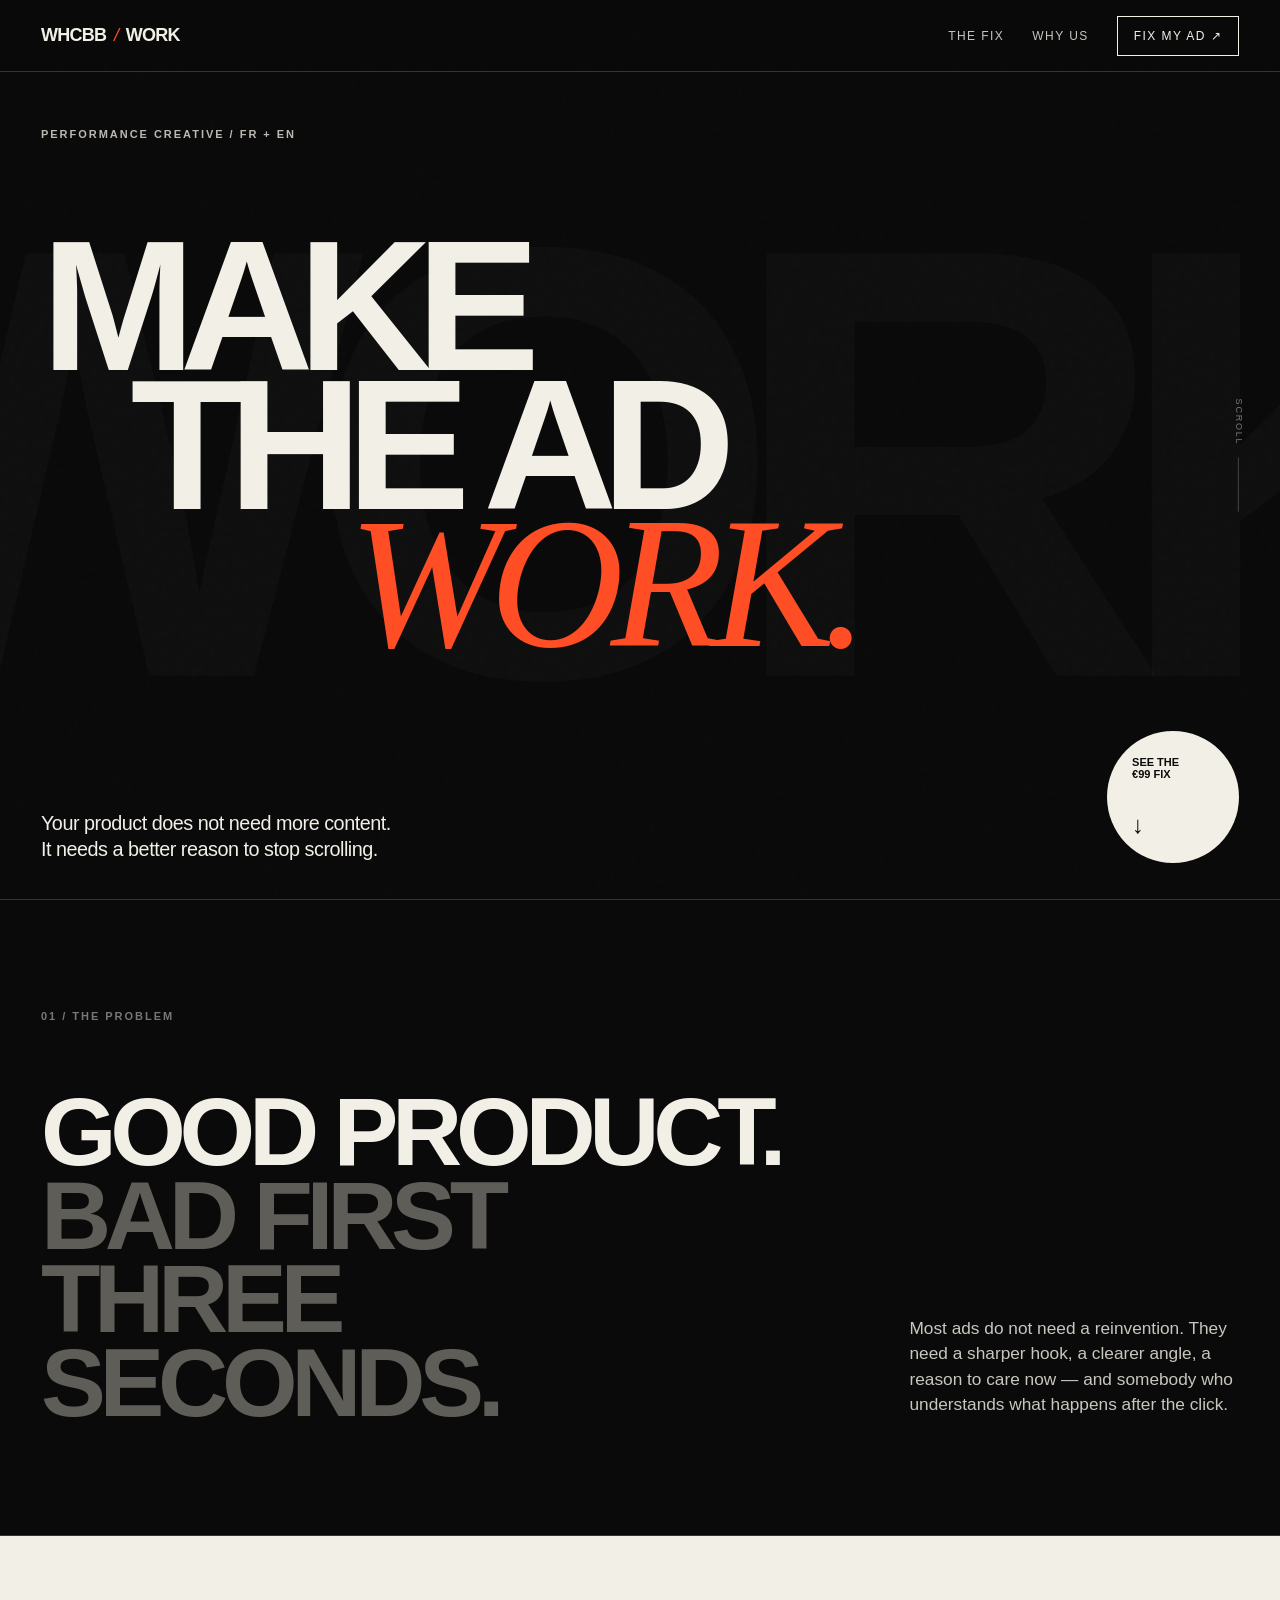
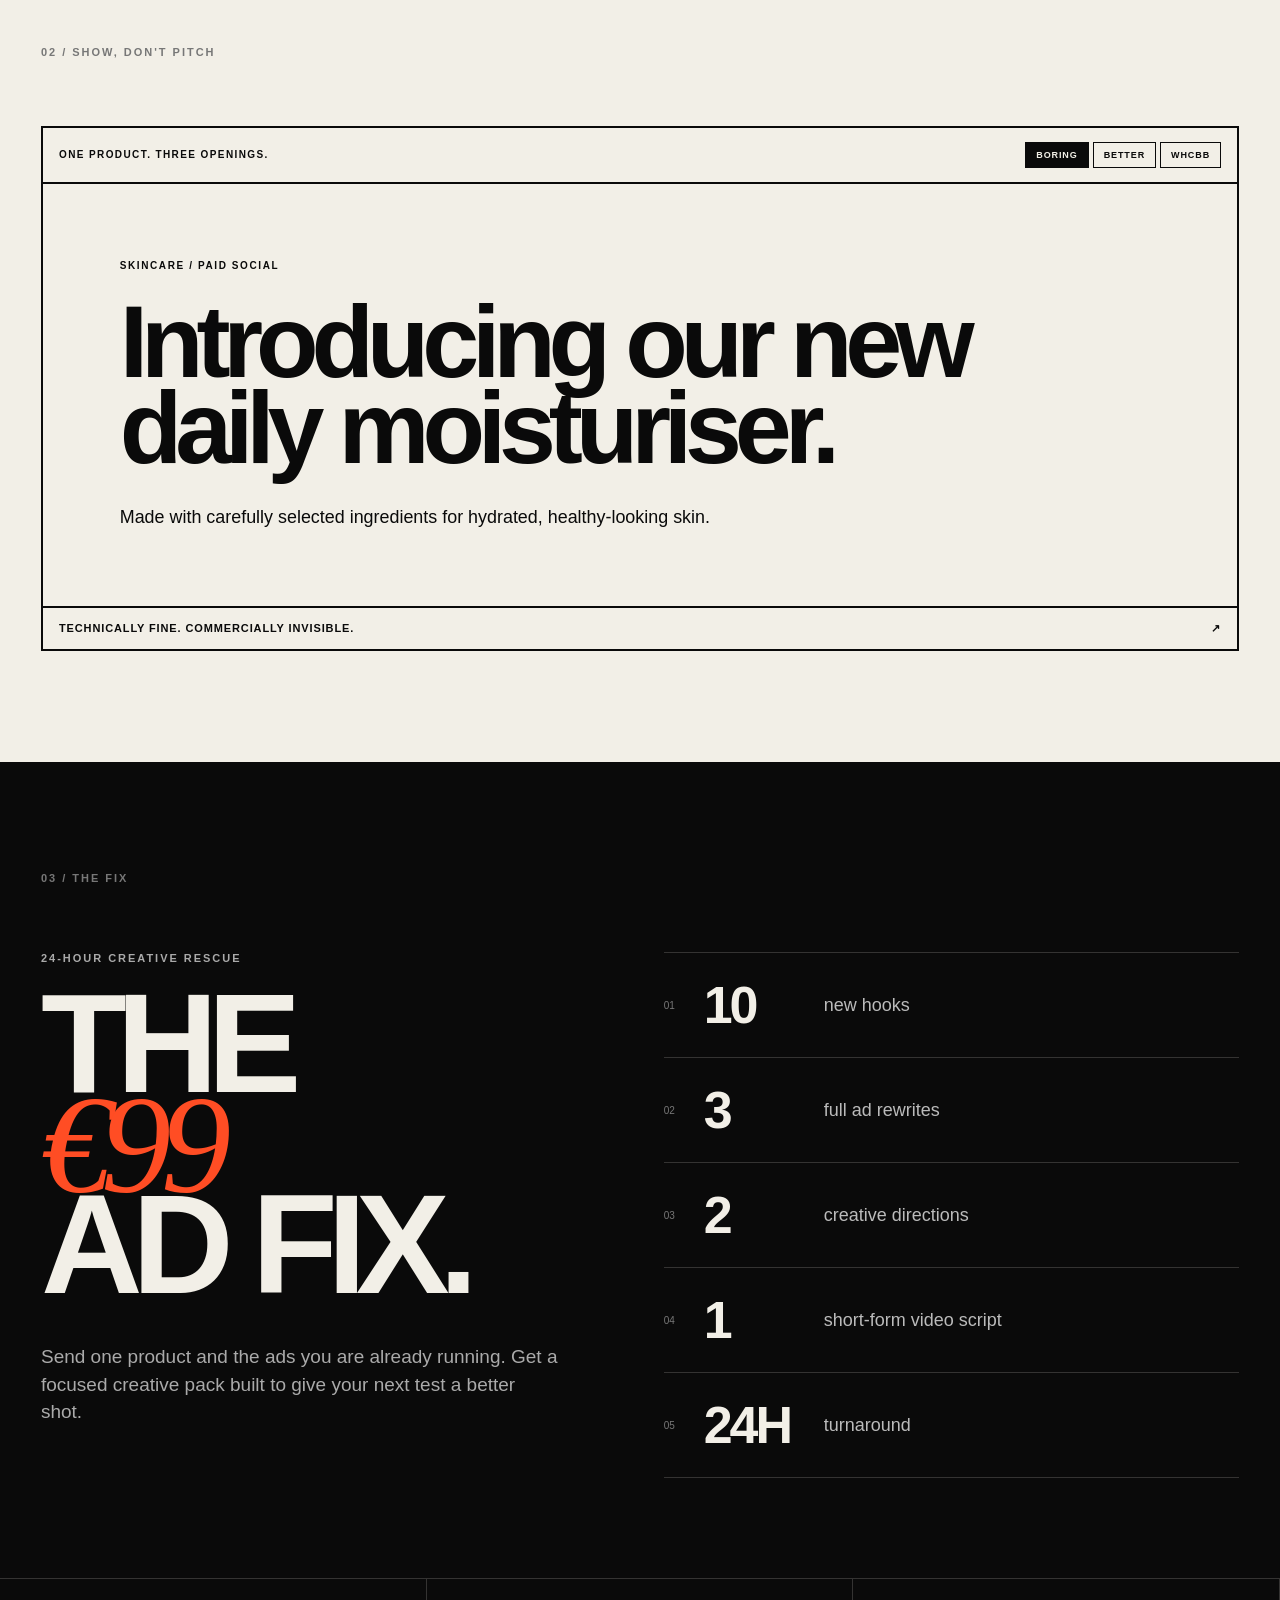
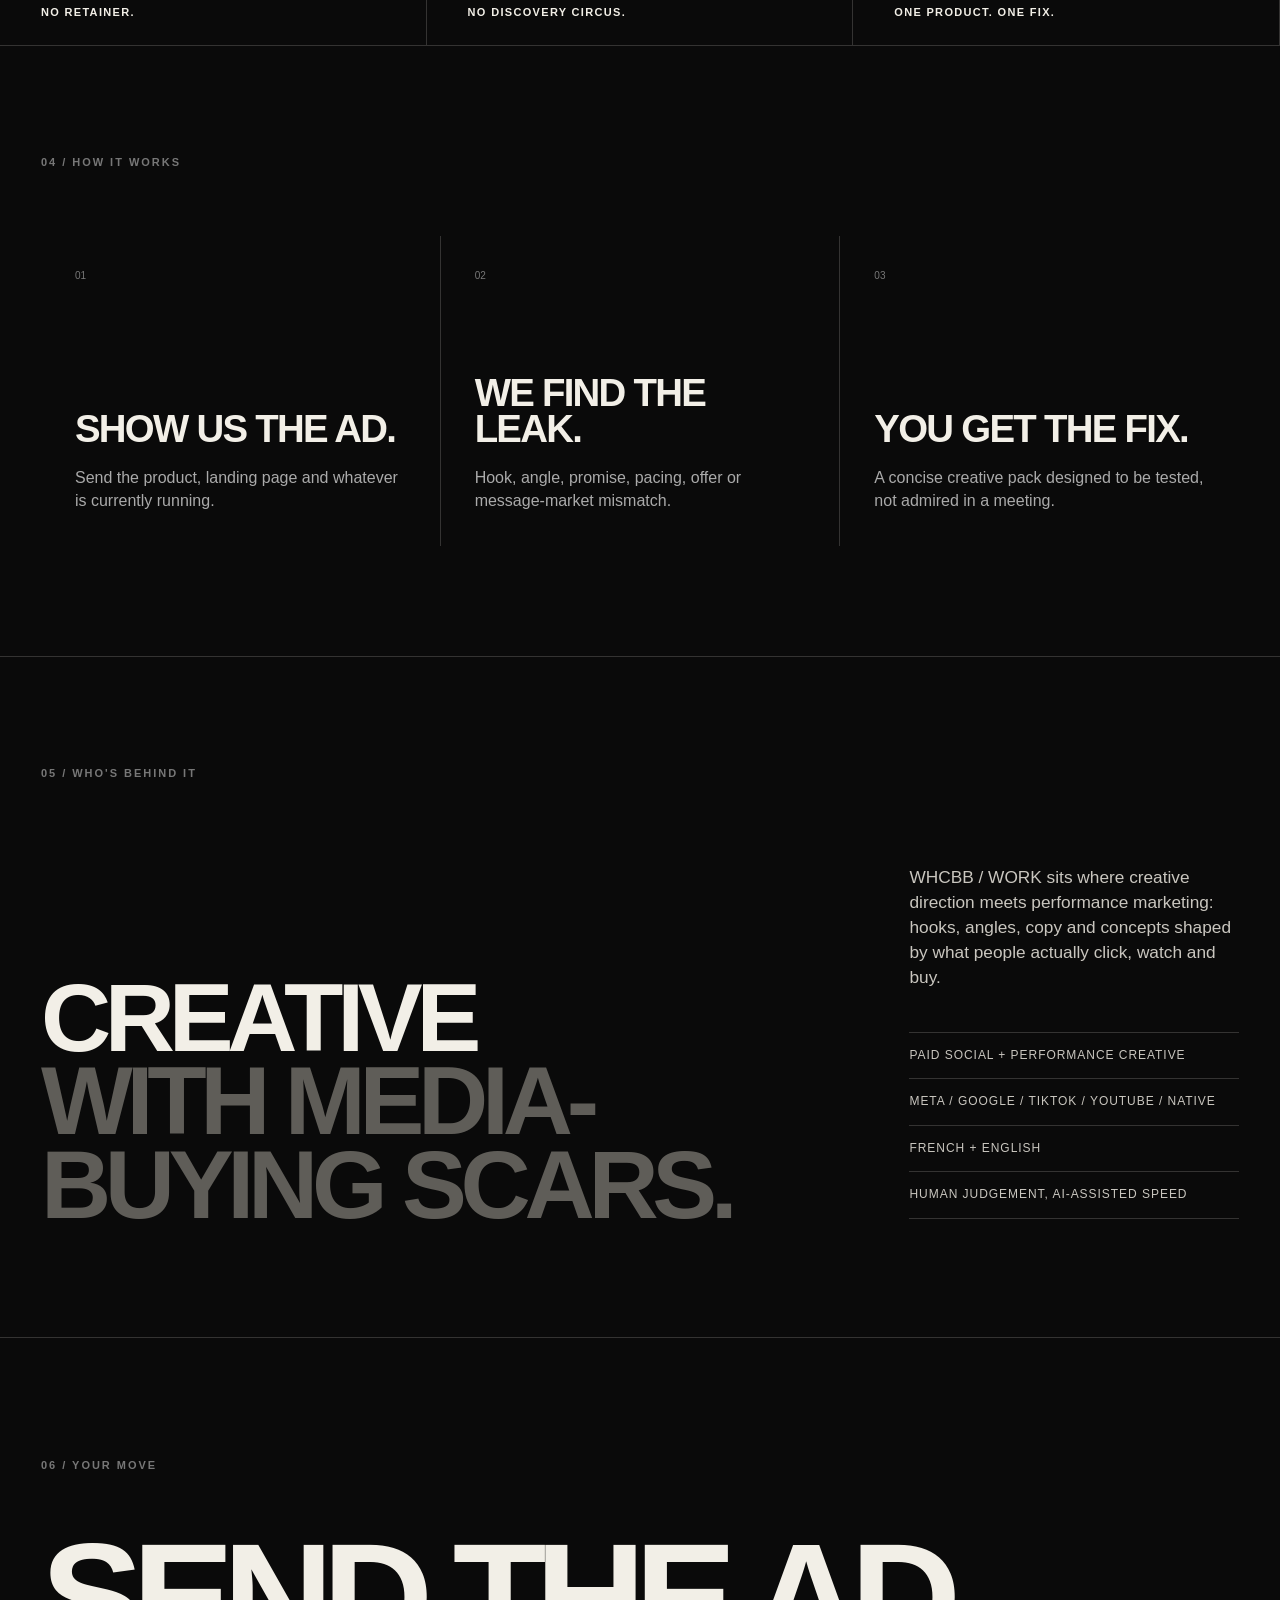
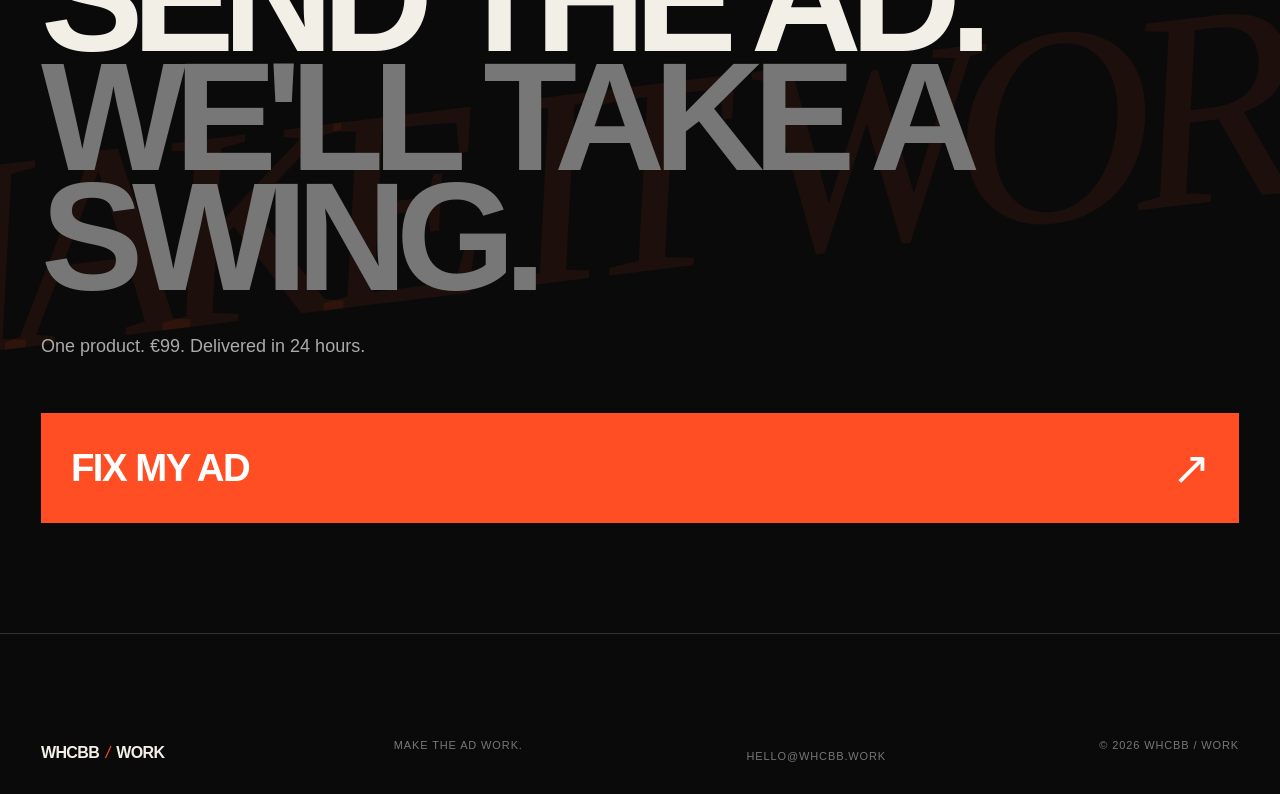
==== commit 29f6010c: "Add files via upload" ====
--- a/index.html
+++ b/index.html
@@ -1,58 +1,199 @@
 <!doctype html>
 <html lang="en">
 <head>
-<meta charset="utf-8">
-<meta name="viewport" content="width=device-width,initial-scale=1">
-<meta name="robots" content="noindex,nofollow,noarchive">
-<meta name="theme-color" content="#f6a7d8">
-<meta name="description" content="WHCBB / WORK × PerfectTed — speculative creative study.">
-<title>WHCBB / WORK × PerfectTed — MATCHA BECAME A PERSONALITY</title>
-<style>
-:root{--pink:#f6a7d8;--cream:#fff8ef;--ink:#161616;--matcha:#b9d36a;--lilac:#c9b7ff;--line:rgba(22,22,22,.18);--pad:clamp(20px,3.2vw,54px)}
-*{box-sizing:border-box}html{scroll-behavior:smooth}body{margin:0;background:var(--cream);color:var(--ink);font-family:Arial,Helvetica,sans-serif;-webkit-font-smoothing:antialiased;overflow-x:hidden}a{color:inherit;text-decoration:none}::selection{background:var(--ink);color:var(--pink)}
-.grain{position:fixed;inset:0;pointer-events:none;z-index:1000;opacity:.05;mix-blend-mode:multiply;background-image:url("data:image/svg+xml,%3Csvg viewBox='0 0 180 180' xmlns='http://www.w3.org/2000/svg'%3E%3Cfilter id='n'%3E%3CfeTurbulence type='fractalNoise' baseFrequency='.9' numOctaves='3' stitchTiles='stitchTiles'/%3E%3C/filter%3E%3Crect width='100%25' height='100%25' filter='url(%23n)' opacity='.7'/%3E%3C/svg%3E")}.progress{position:fixed;top:0;left:0;height:3px;width:100%;z-index:1002}.progress span{display:block;height:100%;width:0;background:var(--ink)}
-.topbar{position:fixed;z-index:100;top:0;left:0;right:0;height:68px;padding:0 var(--pad);display:flex;align-items:center;justify-content:space-between;background:rgba(255,248,239,.82);backdrop-filter:blur(14px);border-bottom:1px solid var(--line)}.brand{font-weight:900;letter-spacing:-.04em;font-size:17px}.brand i{font-style:normal;color:var(--pink);font-weight:400;margin:0 .35em}.brand em{font-style:normal;color:#8c847c;font-weight:400;margin:0 .55em}.status{font-size:9px;letter-spacing:.18em;text-transform:uppercase;color:#7c746d;font-weight:800}
-section{position:relative;border-bottom:1px solid var(--line);padding:110px var(--pad)}.kicker,.section-label{font-size:10px;letter-spacing:.2em;text-transform:uppercase;font-weight:800;color:#776f68}
-.hero{min-height:100svh;padding-top:115px;display:flex;flex-direction:column;justify-content:space-between;background:linear-gradient(135deg,var(--pink) 0 63%,var(--lilac) 63% 100%);overflow:hidden}.hero:before{content:"MATCHA";position:absolute;right:-4vw;top:14%;font-weight:900;font-size:clamp(140px,27vw,430px);letter-spacing:-.09em;color:rgba(22,22,22,.06);transform:rotate(-7deg);white-space:nowrap}.hero h1{margin:4vh 0 0;font-size:clamp(66px,12.3vw,196px);line-height:.79;letter-spacing:-.085em;text-transform:uppercase;font-weight:900;position:relative;z-index:2;max-width:1500px}.hero h1 span{display:block}.hero h1 .serif{font-family:Georgia,"Times New Roman",serif;font-style:italic;font-weight:400;text-transform:none;padding-left:14vw;letter-spacing:-.06em}.hero-bottom{position:relative;z-index:2;display:grid;grid-template-columns:1fr auto;gap:40px;align-items:end}.hero-copy{font-size:clamp(20px,2vw,32px);line-height:1.2;letter-spacing:-.035em;max-width:820px;margin:0}.hero-copy span{color:rgba(22,22,22,.58)}.scroll{width:118px;height:118px;border:1px solid var(--ink);border-radius:50%;display:flex;align-items:center;justify-content:center;text-align:center;font-size:9px;line-height:1.25;letter-spacing:.16em;text-transform:uppercase;transition:.25s}.scroll:hover{background:var(--ink);color:var(--cream);transform:rotate(5deg)}
-.insight{background:var(--cream)}.insight-grid{display:grid;grid-template-columns:minmax(270px,.7fr) minmax(0,1.3fr);gap:clamp(45px,7vw,120px);align-items:start}.insight p{margin:0;max-width:36ch;font-size:clamp(18px,1.35vw,24px);line-height:1.46;color:#635d57;letter-spacing:-.02em}.insight p strong{color:var(--ink)}.insight h2{margin:0;font-size:clamp(52px,6.4vw,116px);line-height:.86;letter-spacing:-.07em;text-transform:uppercase}.insight h2 span{display:block;color:#7c5bd6}.route{margin-top:70px;border-top:3px solid var(--ink);padding-top:18px;display:grid;grid-template-columns:repeat(4,1fr);gap:20px}.route div{font-size:10px;letter-spacing:.14em;text-transform:uppercase;color:#716961}.route strong{display:block;color:var(--ink);font-size:13px;margin-bottom:8px}
-.hooks{background:var(--ink);color:var(--cream);padding-bottom:40px}.hooks .section-label{margin-bottom:54px;color:#8f8a84}.hook{min-height:58vh;display:flex;align-items:center;border-top:1px solid rgba(255,255,255,.15);padding:6vw 0;position:relative}.hook:first-of-type{border-top:0}.hook-num{position:absolute;top:24px;left:0;color:#8b8680;font-size:10px;letter-spacing:.15em;text-transform:uppercase}.hook h3{margin:0;font-size:clamp(48px,7.4vw,122px);line-height:.88;letter-spacing:-.068em;text-transform:uppercase;max-width:1320px}.hook .payoff{display:block;color:var(--pink)}.hook .tiny{display:block;margin-top:28px;color:#9e9891;font-size:13px;letter-spacing:.12em;text-transform:uppercase}.hook .soft{font-family:Georgia,serif;font-style:italic;text-transform:none;font-weight:400;color:var(--matcha)}
-.film{background:var(--pink);padding-bottom:0}.film-head{display:flex;justify-content:space-between;gap:35px;align-items:flex-end;margin-bottom:65px}.film-head h2{margin:0;font-size:clamp(58px,8.7vw,142px);line-height:.81;letter-spacing:-.075em;text-transform:uppercase}.film-head h2 span{color:var(--cream)}.film-head p{margin:0 0 8px;max-width:430px;color:rgba(22,22,22,.67);font-size:16px;line-height:1.45}.storyboard{border-top:1px solid rgba(22,22,22,.22)}.shot{display:grid;grid-template-columns:120px 1fr .7fr;gap:35px;padding:34px 0;border-bottom:1px solid rgba(22,22,22,.22);align-items:start}.tc{font-family:Georgia,serif;font-style:italic;color:var(--cream);font-size:30px;letter-spacing:-.03em}.shot h3{margin:0 0 10px;font-size:clamp(22px,2.2vw,34px);letter-spacing:-.035em}.shot p{margin:0;color:rgba(22,22,22,.75);font-size:15px;line-height:1.5}.shot .sound{font-size:13px;color:rgba(22,22,22,.58);text-transform:uppercase;letter-spacing:.08em;line-height:1.55}
-.director{background:var(--matcha);padding:74px var(--pad);display:grid;grid-template-columns:.7fr 1.3fr;gap:5vw;align-items:start}.director blockquote{margin:0;font-family:Georgia,serif;font-style:italic;font-size:clamp(34px,4.2vw,70px);line-height:1.03;letter-spacing:-.04em}.director blockquote strong{font-family:Arial,Helvetica,sans-serif;font-style:normal;text-transform:uppercase}
-.endcard{min-height:88svh;background:var(--cream);display:flex;flex-direction:column;justify-content:center}.endcard h2{font-size:clamp(58px,9.2vw,152px);line-height:.82;letter-spacing:-.075em;margin:0;text-transform:uppercase;max-width:1380px}.endcard h2 .payoff{color:#7c5bd6}.endcard .product-line{margin-top:38px;font-size:clamp(18px,1.7vw,28px);letter-spacing:-.02em}
-.reserve{min-height:70vh;background:var(--lilac);display:flex;flex-direction:column;justify-content:center}.reserve h2{margin:25px 0 0;font-size:clamp(52px,8vw,132px);line-height:.86;letter-spacing:-.07em;text-transform:uppercase;max-width:1280px}.reserve h2 span{color:var(--cream)}.reserve p{margin:35px 0 0;max-width:650px;color:rgba(22,22,22,.66);font-size:17px;line-height:1.45}
-.cta{background:var(--ink);color:var(--cream);min-height:90svh;display:flex;flex-direction:column;justify-content:center}.cta .section-label{color:#8e8983}.cta h2{font-size:clamp(62px,9.5vw,156px);line-height:.79;letter-spacing:-.08em;text-transform:uppercase;margin:0;max-width:1450px}.cta h2 .italic{font-family:Georgia,serif;font-style:italic;font-weight:400;text-transform:none;color:var(--pink)}.offer{margin-top:55px;display:grid;grid-template-columns:1.1fr .9fr;gap:7vw;border-top:1px solid rgba(255,255,255,.22);padding-top:30px}.offer p{font-size:20px;line-height:1.45;margin:0;max-width:560px;color:#c5c0ba}.deliverables{list-style:none;padding:0;margin:0;border-top:1px solid rgba(255,255,255,.2)}.deliverables li{display:flex;justify-content:space-between;gap:20px;border-bottom:1px solid rgba(255,255,255,.2);padding:14px 0;font-size:13px;text-transform:uppercase;letter-spacing:.08em}.deliverables strong{font-size:17px;letter-spacing:-.03em}.cta-button{margin-top:55px;border:2px solid var(--cream);display:flex;align-items:center;justify-content:space-between;padding:24px 28px;font-size:clamp(23px,3vw,46px);font-weight:900;letter-spacing:-.04em;transition:.2s}.cta-button:hover{background:var(--pink);color:var(--ink);border-color:var(--pink);transform:translateY(-3px)}
-footer{padding:32px var(--pad) 45px;display:grid;grid-template-columns:1fr 1fr;gap:35px;color:#777;font-size:10px;line-height:1.45;text-transform:uppercase;letter-spacing:.08em;background:var(--cream)}footer .right{text-align:right}.reveal{opacity:0;transform:translateY(24px);transition:opacity .75s cubic-bezier(.2,.7,.2,1),transform .75s cubic-bezier(.2,.7,.2,1)}.reveal.visible{opacity:1;transform:none}
-@media(max-width:800px){.topbar{height:62px}.status{display:none}.brand{font-size:15px}section{padding:78px var(--pad)}.hero{padding-top:100px}.hero h1{font-size:clamp(58px,18.5vw,110px)}.hero h1 .serif{padding-left:5vw}.hero-bottom{grid-template-columns:1fr}.scroll{width:104px;height:104px}.insight-grid{grid-template-columns:1fr;gap:45px}.insight h2{font-size:clamp(44px,11vw,70px);letter-spacing:-.075em}.route{grid-template-columns:1fr 1fr}.hook{min-height:auto;display:block;padding:64px 0 56px}.hook-num{position:static;display:block;margin-bottom:28px}.hook h3{font-size:clamp(42px,12vw,75px)}.film-head{display:block}.film-head p{margin-top:25px}.shot{grid-template-columns:72px 1fr}.shot .sound{grid-column:2}.director{grid-template-columns:1fr;gap:30px}.offer{grid-template-columns:1fr;gap:45px}.cta h2{font-size:clamp(56px,14vw,100px)}footer{grid-template-columns:1fr}.right{text-align:left!important}}
-@media(prefers-reduced-motion:reduce){html{scroll-behavior:auto}.reveal{opacity:1!important;transform:none!important;transition:none!important}}
-</style>
+  <meta charset="utf-8" />
+  <meta name="viewport" content="width=device-width, initial-scale=1" />
+  <meta name="theme-color" content="#0a0a0a" />
+  <meta name="description" content="WHCBB / WORK — Performance creative for products worth noticing. Make the ad work." />
+  <meta property="og:title" content="WHCBB / WORK — MAKE THE AD WORK" />
+  <meta property="og:description" content="Hooks, copy, concepts and scripts built to earn the next second." />
+  <meta property="og:type" content="website" />
+  <meta property="og:url" content="https://whcbb.work/" />
+  <title>WHCBB / WORK — MAKE THE AD WORK</title>
+  <link rel="stylesheet" href="styles.css" />
 </head>
+
 <body>
-<div class="grain" aria-hidden="true"></div><div class="progress" aria-hidden="true"><span></span></div>
-<header class="topbar"><div class="brand">WHCBB <i>/</i> WORK <em>×</em> PerfectTed</div><div class="status">CREATIVE STUDY / 04</div></header>
-<main>
-<section class="hero" id="top"><div class="kicker reveal">AN IDEA FOR PERFECTTED / SEPT. 2026</div><h1><span class="reveal">MATCHA</span><span class="reveal">BECAME A</span><span class="serif reveal">personality.</span></h1><div class="hero-bottom"><p class="hero-copy reveal">PerfectTed already made matcha easy, social and desirable.<br><span>We thought the next move was to admit what happened to the people who bought it.</span></p><a class="scroll reveal" href="#insight">SEE<br>THE<br>IDEA ↓</a></div></section>
-<section class="insight" id="insight"><div class="section-label reveal">01 / THE TENSION</div><div class="insight-grid"><p class="reveal">Matcha stopped being just a drink. It became an identity signal, a ritual, a vocabulary, a tiny lifestyle upgrade.<br><br>So rather than pretending that didn’t happen, we’d make PerfectTed <strong>the brand self-aware enough to enjoy it.</strong></p><h2 class="reveal">THE PRODUCT<br>GOT POPULAR.<br><span>THE CUSTOMERS EVOLVED.</span></h2></div><div class="route reveal"><div><strong>01</strong>ENERGY</div><div><strong>02</strong>RITUAL</div><div><strong>03</strong>IDENTITY</div><div><strong>04</strong>SELF-AWARENESS</div></div></section>
-<section class="hooks"><div class="section-label reveal">02 / FIVE EXECUTIONS</div>
-<article class="hook reveal"><div class="hook-num">01 / THE CAMPAIGN</div><h3>YOU WANTED ENERGY.<span class="payoff">YOU GOT A WHOLE NEW PERSONALITY.</span><span class="tiny">PERFECTTED</span></h3></article>
-<article class="hook reveal"><div class="hook-num">02 / THE WHISK</div><h3>IT STARTED AS A DRINK.<span class="payoff">NOW YOU HAVE A CERAMIC WHISK.</span><span class="tiny">PERFECTTED</span></h3></article>
-<article class="hook reveal"><div class="hook-num">03 / THE EXPLANATION</div><h3>YOU SAID YOU JUST WANTED<br>A LITTLE MORE ENERGY.<span class="payoff">NOW YOU’RE EXPLAINING<br>L-THEANINE TO PEOPLE.</span><span class="tiny">PERFECTTED</span></h3></article>
-<article class="hook reveal"><div class="hook-num">04 / ACQUISITION</div><h3>FIRST YOU BOUGHT THE MATCHA.<span class="soft">THEN THE MATCHA BOUGHT YOU.</span><span class="tiny">PERFECTTED</span></h3></article>
-<article class="hook reveal"><div class="hook-num">05 / CHARACTER DEVELOPMENT</div><h3>YOU USED TO SAY “TEA.”<span class="payoff">LOOK AT YOU NOW.</span><span class="tiny">PERFECTTED</span></h3></article>
-</section>
-<section class="film"><div class="section-label reveal">03 / 15 SECOND FILM — “WHOLE NEW PERSONALITY”</div><div class="film-head"><h2 class="reveal">IDENTITY<br><span>ESCALATION.</span></h2><p class="reveal">Play it completely straight. No sketch-comedy mugging. The joke is that each tiny lifestyle upgrade arrives like it was inevitable.</p></div><div class="storyboard">
-<div class="shot reveal"><div class="tc">0:00–0:02</div><div><h3>DAY ONE.</h3><p>Office desk. Someone cracks open a PerfectTed. Drinks. Nothing unusual.</p></div><div class="sound">ROOM TONE / CAN OPEN / NO MUSIC</div></div>
-<div class="shot reveal"><div class="tc">0:02–0:04</div><div><h3>DAY TWO.</h3><p>Same desk. Same person. Now there’s a very nice glass bottle beside them.</p></div><div class="sound">KEYBOARD / SMALL GLASS CLINK</div></div>
-<div class="shot reveal"><div class="tc">0:04–0:06</div><div><h3>DAY THREE.</h3><p>A ceramic whisk appears. No one comments.</p></div><div class="sound">SOFT BRUSH OF WHISK / SILENCE</div></div>
-<div class="shot reveal"><div class="tc">0:06–0:08</div><div><h3>DAY FOUR.</h3><p>Now there’s a tiny bowl. The desk is quietly becoming a shrine.</p></div><div class="sound">BOWL SET DOWN / OFFICE HUM</div></div>
-<div class="shot reveal"><div class="tc">0:08–0:11</div><div><h3>THE SENTENCE.</h3><p>A colleague casually asks why they like it. Without looking up: “It’s the L-theanine.”</p></div><div class="sound">ONE LINE OF DIALOGUE. NOTHING ELSE.</div></div>
-<div class="shot reveal"><div class="tc">0:11–0:12</div><div><h3>THE LOOK.</h3><p>Colleague stares. Our person pauses. Tiny realization: oh. I’m this person now.</p></div><div class="sound">ONE SMALL, EMBARRASSING SILENCE.</div></div>
-<div class="shot reveal"><div class="tc">0:12–0:15</div><div><h3>BLACK.</h3><p>YOU WANTED ENERGY.<br>YOU GOT A WHOLE NEW PERSONALITY.<br><strong>PERFECTTED</strong></p></div><div class="sound">OPTIONAL: ONE TINY, SMUG PLINK.</div></div>
-</div></section>
-<section class="director"><div class="section-label reveal">DIRECTOR’S NOTE</div><blockquote class="reveal">The character never becomes ridiculous.<br><br>They just acquire <strong>one suspiciously specific object at a time.</strong><br><br>That restraint is the joke.</blockquote></section>
-<section class="endcard"><div class="section-label reveal">04 / THE CAMPAIGN LINE</div><h2 class="reveal">YOU WANTED ENERGY.<br><span class="payoff">YOU GOT A WHOLE NEW PERSONALITY.</span></h2><div class="product-line reveal">PerfectTed — matcha with enough self-awareness to admit what happened.</div></section>
-<section class="reserve"><div class="section-label reveal">05 / THE SLIGHTLY DANGEROUS ONE</div><h2 class="reveal">COFFEE WAS EASIER.<br><span>YOU WERE JUST TIRED.</span></h2><p class="reveal">We’d keep this one in reserve. It’s funny because it’s almost rude. Which is why it belongs in the room even if it never leaves it.</p></section>
-<section class="cta"><div class="section-label reveal">06 / IF THIS FEELS USEFUL</div><h2 class="reveal">WE DO THIS<br>FOR <span class="italic">real ads.</span></h2><div class="offer"><p class="reveal">One product. One day. No retainer.<br><br>A concentrated performance-creative rescue for brands whose ads have started behaving like wallpaper.</p><ul class="deliverables reveal"><li><span>NEW HOOKS</span><strong>10</strong></li><li><span>COMPLETE COPY REWRITES</span><strong>3</strong></li><li><span>CREATIVE DIRECTIONS</span><strong>2</strong></li><li><span>SHORT-FORM VIDEO SCRIPT</span><strong>1</strong></li><li><span>TURNAROUND</span><strong>24H</strong></li><li><span>PRICE</span><strong>€99</strong></li></ul></div><a class="cta-button reveal" href="mailto:hello@whcbb.work?subject=THE%20%E2%82%AC99%20AD%20FIX"><span>THE €99 AD FIX</span><span>↗</span></a></section>
-</main>
-<footer><div>WHCBB / WORK<br>MAKE THE AD WORK.<br>hello@whcbb.work</div><div class="right">SPECULATIVE CREATIVE STUDY.<br>INDEPENDENT CONCEPT BY WHCBB / WORK.<br>NOT COMMISSIONED, AFFILIATED WITH, OR ENDORSED BY PERFECTTED.</div></footer>
-<script>const bar=document.querySelector('.progress span');const onScroll=()=>{const d=document.documentElement,max=d.scrollHeight-d.clientHeight;bar.style.width=(max?((d.scrollTop/max)*100):0)+'%'};document.addEventListener('scroll',onScroll,{passive:true});onScroll();const io=new IntersectionObserver(entries=>entries.forEach(e=>{if(e.isIntersecting)e.target.classList.add('visible')}),{threshold:.12});document.querySelectorAll('.reveal').forEach(el=>io.observe(el));</script>
-</body></html>
+  <div class="grain" aria-hidden="true"></div>
+  <div class="progress" aria-hidden="true"><span></span></div>
+
+  <header class="topbar">
+    <a class="brand" href="#top" aria-label="WHCBB Work home">
+      <span>WHCBB</span><i>/</i><span>WORK</span>
+    </a>
+    <nav aria-label="Primary navigation">
+      <a href="#fix">The Fix</a>
+      <a href="#proof">Why us</a>
+      <a class="nav-cta" href="mailto:hello@whcbb.work?subject=Fix%20my%20ad">Fix my ad ↗</a>
+    </nav>
+  </header>
+
+  <main id="top">
+    <section class="hero">
+      <div class="dolly-word" aria-hidden="true">WORK</div>
+
+      <div class="hero-kicker reveal">PERFORMANCE CREATIVE / FR + EN</div>
+
+      <h1 class="hero-title">
+        <span class="line reveal">MAKE</span>
+        <span class="line reveal">THE AD</span>
+        <span class="line reveal italic">WORK.</span>
+      </h1>
+
+      <div class="hero-bottom">
+        <p class="hero-copy reveal">
+          Your product does not need more content.<br />
+          It needs a better reason to stop scrolling.
+        </p>
+
+        <a class="round-cta reveal" href="#fix" aria-label="See the ninety-nine euro ad fix">
+          <span>SEE THE<br />€99 FIX</span>
+          <b>↓</b>
+        </a>
+      </div>
+
+      <div class="scroll-cue" aria-hidden="true">
+        <span>SCROLL</span><i></i>
+      </div>
+    </section>
+
+    <section class="manifesto">
+      <div class="section-label">01 / THE PROBLEM</div>
+      <div class="manifesto-copy">
+        <p class="big-copy reveal">
+          GOOD PRODUCT.<br />
+          <span class="muted">BAD FIRST THREE SECONDS.</span>
+        </p>
+        <p class="side-copy reveal">
+          Most ads do not need a reinvention. They need a sharper hook, a clearer angle,
+          a reason to care now — and somebody who understands what happens after the click.
+        </p>
+      </div>
+    </section>
+
+    <section class="demo" id="proof">
+      <div class="section-label">02 / SHOW, DON'T PITCH</div>
+
+      <div class="demo-shell reveal">
+        <div class="demo-top">
+          <span>ONE PRODUCT. THREE OPENINGS.</span>
+          <div class="demo-tabs" role="tablist" aria-label="Ad rewrite demo">
+            <button class="demo-tab active" data-mode="boring" role="tab" aria-selected="true">BORING</button>
+            <button class="demo-tab" data-mode="better" role="tab" aria-selected="false">BETTER</button>
+            <button class="demo-tab" data-mode="whcbb" role="tab" aria-selected="false">WHCBB</button>
+          </div>
+        </div>
+
+        <div class="demo-stage">
+          <p class="demo-eyebrow" id="demoEyebrow">SKINCARE / PAID SOCIAL</p>
+          <h2 id="demoHeadline">Introducing our new daily moisturiser.</h2>
+          <p id="demoBody">Made with carefully selected ingredients for hydrated, healthy-looking skin.</p>
+        </div>
+
+        <div class="demo-note">
+          <span id="demoNote">Technically fine. Commercially invisible.</span>
+          <span>↗</span>
+        </div>
+      </div>
+    </section>
+
+    <section class="offer" id="fix">
+      <div class="section-label">03 / THE FIX</div>
+
+      <div class="offer-grid">
+        <div class="offer-left">
+          <p class="offer-kicker reveal">24-HOUR CREATIVE RESCUE</p>
+          <h2 class="reveal">
+            THE<br />
+            <span>€99</span><br />
+            AD FIX.
+          </h2>
+          <p class="offer-desc reveal">
+            Send one product and the ads you are already running.
+            Get a focused creative pack built to give your next test a better shot.
+          </p>
+        </div>
+
+        <div class="offer-right reveal">
+          <div class="deliverable"><span>01</span><strong>10</strong><p>new hooks</p></div>
+          <div class="deliverable"><span>02</span><strong>3</strong><p>full ad rewrites</p></div>
+          <div class="deliverable"><span>03</span><strong>2</strong><p>creative directions</p></div>
+          <div class="deliverable"><span>04</span><strong>1</strong><p>short-form video script</p></div>
+          <div class="deliverable wide"><span>05</span><strong>24H</strong><p>turnaround</p></div>
+        </div>
+      </div>
+
+      <div class="offer-strip reveal">
+        <span>NO RETAINER.</span>
+        <span>NO DISCOVERY CIRCUS.</span>
+        <span>ONE PRODUCT. ONE FIX.</span>
+      </div>
+    </section>
+
+    <section class="method">
+      <div class="section-label">04 / HOW IT WORKS</div>
+      <div class="steps">
+        <article class="step reveal">
+          <span>01</span>
+          <h3>SHOW US THE AD.</h3>
+          <p>Send the product, landing page and whatever is currently running.</p>
+        </article>
+        <article class="step reveal">
+          <span>02</span>
+          <h3>WE FIND THE LEAK.</h3>
+          <p>Hook, angle, promise, pacing, offer or message-market mismatch.</p>
+        </article>
+        <article class="step reveal">
+          <span>03</span>
+          <h3>YOU GET THE FIX.</h3>
+          <p>A concise creative pack designed to be tested, not admired in a meeting.</p>
+        </article>
+      </div>
+    </section>
+
+    <section class="cred">
+      <div class="section-label">05 / WHO'S BEHIND IT</div>
+      <div class="cred-grid">
+        <p class="big-copy reveal">
+          CREATIVE<br />
+          <span class="muted">WITH MEDIA-BUYING SCARS.</span>
+        </p>
+        <div class="cred-copy reveal">
+          <p>
+            WHCBB / WORK sits where creative direction meets performance marketing:
+            hooks, angles, copy and concepts shaped by what people actually click,
+            watch and buy.
+          </p>
+          <ul>
+            <li>Paid social + performance creative</li>
+            <li>Meta / Google / TikTok / YouTube / Native</li>
+            <li>French + English</li>
+            <li>Human judgement, AI-assisted speed</li>
+          </ul>
+        </div>
+      </div>
+    </section>
+
+    <section class="closing">
+      <div class="closing-word" aria-hidden="true">MAKE IT WORK.</div>
+      <p class="section-label">06 / YOUR MOVE</p>
+      <h2 class="reveal">SEND THE AD.<br /><span>WE'LL TAKE A SWING.</span></h2>
+      <p class="closing-copy reveal">
+        One product. €99. Delivered in 24 hours.
+      </p>
+      <a class="mega-cta reveal" href="mailto:hello@whcbb.work?subject=Fix%20my%20ad&body=Product%3A%0AWebsite%3A%0AAd%20link%3A%0AWhat%20I%20want%20to%20improve%3A">
+        <span>FIX MY AD</span><b>↗</b>
+      </a>
+    </section>
+  </main>
+
+  <footer>
+    <a class="brand" href="#top"><span>WHCBB</span><i>/</i><span>WORK</span></a>
+    <p>MAKE THE AD WORK.</p>
+    <a href="mailto:hello@whcbb.work">hello@whcbb.work</a>
+    <p class="copyright">© <span id="year"></span> WHCBB / WORK</p>
+  </footer>
+
+  <script src="script.js"></script>
+</body>
+</html>
--- a/styles.css
+++ b/styles.css
@@ -0,0 +1,278 @@
+/* WHCBB / WORK — v1
+   No frameworks. No tracking. No font dependency.
+*/
+
+:root{
+  --bg:#0a0a0a;
+  --paper:#f2efe7;
+  --ink:#0a0a0a;
+  --soft:#a6a39c;
+  --line:rgba(242,239,231,.18);
+  --acid:#ff4d24;
+  --pad:clamp(20px,3.2vw,52px);
+  --radius:2px;
+}
+
+*{box-sizing:border-box}
+html{scroll-behavior:smooth}
+body{
+  margin:0;
+  background:var(--bg);
+  color:var(--paper);
+  font-family:Arial,Helvetica,sans-serif;
+  -webkit-font-smoothing:antialiased;
+  overflow-x:hidden;
+}
+a{color:inherit;text-decoration:none}
+button{font:inherit}
+::selection{background:var(--acid);color:#fff}
+
+.grain{
+  position:fixed; inset:0; z-index:999; pointer-events:none; opacity:.08;
+  background-image:url("data:image/svg+xml,%3Csvg viewBox='0 0 180 180' xmlns='http://www.w3.org/2000/svg'%3E%3Cfilter id='n'%3E%3CfeTurbulence type='fractalNoise' baseFrequency='.85' numOctaves='3' stitchTiles='stitch'/%3E%3C/filter%3E%3Crect width='100%25' height='100%25' filter='url(%23n)' opacity='.7'/%3E%3C/svg%3E");
+  mix-blend-mode:soft-light;
+}
+.progress{
+  position:fixed; left:0; top:0; width:100%; height:3px; z-index:1001; background:transparent;
+}
+.progress span{
+  display:block; height:100%; width:0; background:var(--acid); transform-origin:left;
+}
+
+.topbar{
+  position:fixed; top:0; left:0; right:0; z-index:100;
+  height:72px; padding:0 var(--pad);
+  display:flex; align-items:center; justify-content:space-between;
+  border-bottom:1px solid var(--line);
+  background:rgba(10,10,10,.72);
+  backdrop-filter:blur(12px);
+}
+.brand{
+  display:flex; align-items:baseline; gap:.42em;
+  font-weight:900; letter-spacing:-.04em; font-size:18px;
+}
+.brand i{font-weight:400;color:var(--acid)}
+.topbar nav{display:flex;align-items:center;gap:28px;font-size:12px;text-transform:uppercase;letter-spacing:.12em}
+.topbar nav>a:not(.nav-cta){color:#c7c4bd}
+.topbar nav>a:hover{color:white}
+.nav-cta{
+  border:1px solid var(--paper); padding:12px 16px;
+  transition:.2s ease;
+}
+.nav-cta:hover{background:var(--paper);color:var(--ink)}
+
+.hero{
+  min-height:100svh;
+  padding:128px var(--pad) 36px;
+  position:relative;
+  display:flex; flex-direction:column; justify-content:space-between;
+  overflow:hidden;
+  border-bottom:1px solid var(--line);
+}
+.dolly-word{
+  position:absolute; left:50%; top:50%;
+  font-weight:900; font-size:clamp(240px,48vw,840px);
+  letter-spacing:-.095em; line-height:.7;
+  color:rgba(242,239,231,.025);
+  transform:translate(-50%,-47%) scale(var(--dolly-scale,1));
+  white-space:nowrap; will-change:transform;
+}
+.hero-kicker,.section-label,.offer-kicker{
+  font-size:11px; letter-spacing:.18em; text-transform:uppercase; font-weight:700;
+}
+.hero-kicker{position:relative;z-index:2;color:#bbb8b0}
+.hero-title{
+  position:relative;z-index:2;
+  margin:5vh 0 3vh;
+  font-size:clamp(74px,14.5vw,235px);
+  line-height:.75; letter-spacing:-.085em; font-weight:900;
+  text-transform:uppercase;
+}
+.hero-title .line{display:block}
+.hero-title .line:nth-child(2){padding-left:7vw}
+.hero-title .italic{
+  font-family:Georgia,"Times New Roman",serif;
+  font-weight:400;font-style:italic; letter-spacing:-.07em;
+  color:var(--acid); padding-left:24vw;
+}
+.hero-bottom{
+  position:relative;z-index:2;
+  display:flex;justify-content:space-between;align-items:flex-end;
+}
+.hero-copy{margin:0;font-size:clamp(17px,1.55vw,25px);line-height:1.3;letter-spacing:-.025em}
+.round-cta{
+  width:132px;height:132px;border-radius:50%;
+  background:var(--paper);color:var(--ink);
+  display:flex;flex-direction:column;justify-content:space-between;
+  padding:25px; font-size:11px; font-weight:900; line-height:1.1;
+  transition:transform .3s ease,background .3s ease,color .3s ease;
+}
+.round-cta b{font-size:24px;font-weight:400}
+.round-cta:hover{transform:rotate(5deg) scale(1.06);background:var(--acid);color:white}
+.scroll-cue{
+  position:absolute; right:var(--pad); top:50%; transform:rotate(90deg) translateX(50%);
+  transform-origin:right center; font-size:9px;letter-spacing:.2em;color:#777;
+  display:flex;gap:12px;align-items:center;
+}
+.scroll-cue i{display:block;width:54px;height:1px;background:#444}
+
+section:not(.hero){padding:110px var(--pad);border-bottom:1px solid var(--line)}
+.section-label{color:#777;margin-bottom:68px}
+
+.manifesto-copy,.cred-grid{
+  display:grid;grid-template-columns:1.6fr .7fr;gap:9vw;align-items:end;
+}
+.big-copy{
+  margin:0;font-size:clamp(47px,7.6vw,125px);
+  line-height:.86;letter-spacing:-.065em;font-weight:900;
+}
+.muted{color:#5f5d58}
+.side-copy,.cred-copy{
+  font-size:clamp(17px,1.35vw,22px);line-height:1.45;color:#c9c6bf;margin:0 0 8px;
+}
+
+.demo{background:var(--paper);color:var(--ink)}
+.demo .section-label{color:#777}
+.demo-shell{border:2px solid var(--ink)}
+.demo-top{
+  display:flex;justify-content:space-between;align-items:center;
+  padding:14px 16px;border-bottom:2px solid var(--ink);
+  font-size:10px;font-weight:900;letter-spacing:.14em;
+}
+.demo-tabs{display:flex;gap:4px}
+.demo-tab{
+  appearance:none;background:transparent;color:var(--ink);
+  border:1px solid var(--ink);padding:7px 10px;cursor:pointer;
+  font-size:9px;font-weight:900;letter-spacing:.1em;
+}
+.demo-tab.active,.demo-tab:hover{background:var(--ink);color:var(--paper)}
+.demo-stage{
+  min-height:420px;padding:clamp(35px,6vw,90px);
+  display:flex;flex-direction:column;justify-content:center;
+}
+.demo-eyebrow{font-size:10px;letter-spacing:.16em;font-weight:900;margin:0 0 28px}
+.demo-stage h2{
+  max-width:1050px;margin:0;
+  font-size:clamp(50px,8vw,126px);line-height:.84;letter-spacing:-.07em;
+}
+.demo-stage>p:last-child{
+  max-width:680px;margin:34px 0 0;
+  font-size:clamp(17px,1.4vw,23px);line-height:1.35;
+}
+.demo-note{
+  border-top:2px solid var(--ink);padding:14px 16px;
+  display:flex;justify-content:space-between;
+  font-size:11px;font-weight:700;text-transform:uppercase;letter-spacing:.08em;
+}
+
+.offer{padding-bottom:0!important}
+.offer-grid{display:grid;grid-template-columns:.95fr 1.05fr;gap:8vw}
+.offer-kicker{color:#aaa;margin:0 0 30px}
+.offer-left h2{
+  margin:0;font-size:clamp(75px,11vw,175px);line-height:.71;
+  letter-spacing:-.075em;font-weight:900;
+}
+.offer-left h2 span{font-family:Georgia,serif;font-weight:400;font-style:italic;color:var(--acid)}
+.offer-desc{max-width:540px;font-size:19px;line-height:1.45;color:#aaa;margin:48px 0 0}
+.offer-right{border-top:1px solid var(--line)}
+.deliverable{
+  display:grid;grid-template-columns:40px 120px 1fr;align-items:center;
+  min-height:105px;border-bottom:1px solid var(--line);
+}
+.deliverable>span{font-size:10px;color:#777}
+.deliverable strong{font-size:52px;letter-spacing:-.06em}
+.deliverable p{font-size:18px;margin:0;color:#bbb}
+.offer-strip{
+  margin-top:100px;margin-left:calc(-1 * var(--pad));margin-right:calc(-1 * var(--pad));
+  border-top:1px solid var(--line);
+  display:grid;grid-template-columns:repeat(3,1fr);
+}
+.offer-strip span{
+  padding:27px var(--pad);font-size:11px;font-weight:900;letter-spacing:.12em;
+  border-right:1px solid var(--line);
+}
+
+.steps{display:grid;grid-template-columns:repeat(3,1fr);gap:1px;background:var(--line)}
+.step{background:var(--bg);padding:34px;min-height:310px;display:flex;flex-direction:column}
+.step>span{font-size:10px;color:#777}
+.step h3{font-size:clamp(28px,3vw,47px);line-height:.92;letter-spacing:-.045em;margin:auto 0 20px}
+.step p{color:#aaa;line-height:1.45;margin:0;max-width:330px}
+
+.cred-copy ul{list-style:none;padding:0;margin:42px 0 0;border-top:1px solid var(--line)}
+.cred-copy li{padding:14px 0;border-bottom:1px solid var(--line);font-size:12px;text-transform:uppercase;letter-spacing:.08em}
+
+.closing{
+  position:relative;overflow:hidden;min-height:80vh;
+  display:flex;flex-direction:column;justify-content:center;
+}
+.closing .section-label{position:relative;z-index:2}
+.closing-word{
+  position:absolute;left:50%;top:49%;transform:translate(-50%,-50%) rotate(-7deg);
+  font-family:Georgia,serif;font-style:italic;
+  white-space:nowrap;color:rgba(255,77,36,.08);
+  font-size:clamp(120px,22vw,360px);letter-spacing:-.09em;
+}
+.closing h2{
+  position:relative;z-index:2;
+  margin:0;font-size:clamp(70px,12vw,190px);line-height:.78;letter-spacing:-.075em;
+}
+.closing h2 span{color:#777}
+.closing-copy{position:relative;z-index:2;color:#aaa;font-size:18px;margin:38px 0}
+.mega-cta{
+  position:relative;z-index:2;
+  display:flex;justify-content:space-between;align-items:center;
+  background:var(--acid);color:white;
+  padding:28px 30px;margin-top:18px;
+  font-weight:900;font-size:clamp(24px,3vw,50px);letter-spacing:-.04em;
+  transition:background .2s ease,color .2s ease,transform .2s ease;
+}
+.mega-cta b{font-size:1.2em;font-weight:400}
+.mega-cta:hover{background:var(--paper);color:var(--ink);transform:translateY(-3px)}
+
+footer{
+  min-height:160px;padding:32px var(--pad);
+  display:grid;grid-template-columns:1fr 1fr 1fr auto;gap:28px;align-items:end;
+  color:#777;font-size:11px;text-transform:uppercase;letter-spacing:.08em;
+}
+footer a:hover{color:var(--paper)}
+footer .brand{color:var(--paper);font-size:16px}
+.copyright{text-align:right}
+
+.reveal{
+  opacity:0; transform:translateY(24px);
+  transition:opacity .8s cubic-bezier(.2,.7,.2,1),transform .8s cubic-bezier(.2,.7,.2,1);
+}
+.reveal.is-visible{opacity:1;transform:none}
+
+@media (max-width:800px){
+  .topbar{height:62px}
+  .topbar nav>a:not(.nav-cta){display:none}
+  .nav-cta{padding:10px 12px}
+  .hero{padding-top:104px}
+  .hero-title{font-size:clamp(70px,21vw,150px);line-height:.78}
+  .hero-title .line:nth-child(2){padding-left:0}
+  .hero-title .italic{padding-left:14vw}
+  .hero-bottom{align-items:flex-start;gap:28px;flex-direction:column}
+  .round-cta{width:112px;height:112px}
+  .scroll-cue{display:none}
+  section:not(.hero){padding-top:80px;padding-bottom:80px}
+  .section-label{margin-bottom:45px}
+  .manifesto-copy,.cred-grid,.offer-grid{grid-template-columns:1fr;gap:54px}
+  .demo-top{align-items:flex-start;gap:16px;flex-direction:column}
+  .demo-stage{min-height:380px}
+  .demo-stage h2{font-size:clamp(45px,13vw,90px)}
+  .deliverable{grid-template-columns:35px 90px 1fr}
+  .deliverable strong{font-size:42px}
+  .offer-strip{grid-template-columns:1fr}
+  .offer-strip span{border-right:none;border-bottom:1px solid var(--line)}
+  .steps{grid-template-columns:1fr}
+  .step{min-height:240px}
+  footer{grid-template-columns:1fr 1fr}
+  .copyright{text-align:left}
+}
+
+@media (prefers-reduced-motion:reduce){
+  html{scroll-behavior:auto}
+  .reveal{opacity:1;transform:none;transition:none}
+  .dolly-word{transform:translate(-50%,-47%)}
+}
